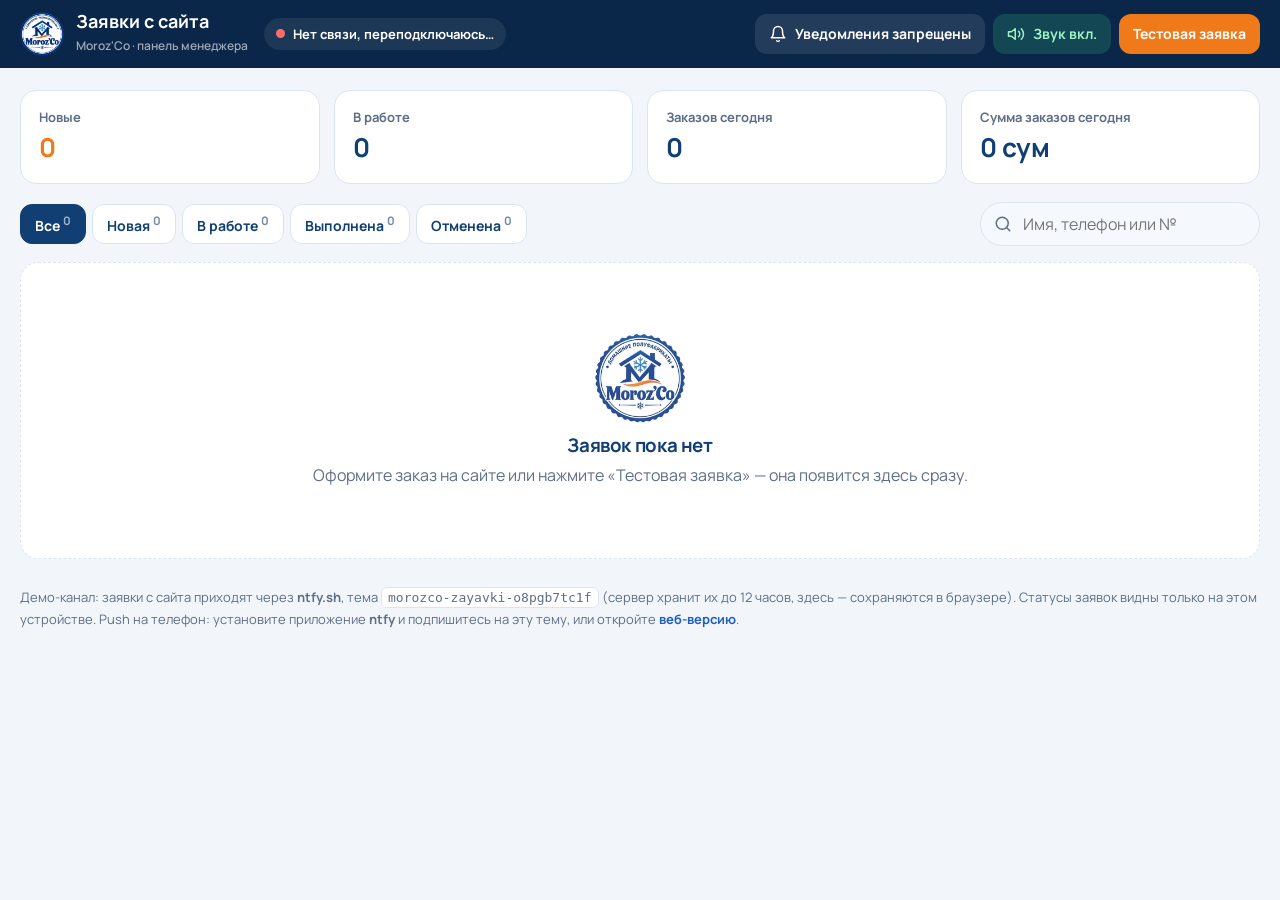
==== crm/index.html @ d7bb5ff2 "Демо сайта Moroz'Co: главная с баннером, каталог, о компании, контакты - Каталог из 14 позиций с фил" ====
<!doctype html>
<html lang="ru">
<head>
  <meta charset="utf-8">
  <meta name="viewport" content="width=device-width, initial-scale=1, viewport-fit=cover">
  <title>Заявки — Moroz'Co</title>
  <meta name="robots" content="noindex, nofollow">
  <meta name="theme-color" content="#0a2648">
  <link rel="icon" type="image/png" href="../assets/img/favicon.png">
  <link rel="stylesheet" href="../assets/css/style.css?v=4">
  <link rel="stylesheet" href="../assets/css/crm.css?v=4">
</head>
<body class="crm">
  <header class="crm-top">
    <div class="crm-wrap crm-top__row">
      <a class="crm-brand" href="../index.html" title="Открыть сайт">
        <img src="../assets/img/logo-160.webp" alt="" width="44" height="44">
        <span><b>Заявки с сайта</b><small>Moroz'Co · панель менеджера</small></span>
      </a>
      <span class="live" id="live"><i></i><span>Подключение…</span></span>
      <div class="crm-top__actions">
        <button class="crm-btn" type="button" id="btnNotify" title="Уведомления браузера"></button>
        <button class="crm-btn" type="button" id="btnSound" title="Звук новой заявки"></button>
        <button class="crm-btn crm-btn--accent" type="button" id="btnTest">Тестовая заявка</button>
      </div>
    </div>
  </header>

  <main class="crm-wrap">
    <section class="kpis" id="kpis"></section>

    <section class="crm-bar">
      <div class="tabs" id="tabs"></div>
      <label class="search crm-search">
        <svg viewBox="0 0 24 24" fill="none" stroke="currentColor" stroke-width="2" stroke-linecap="round" stroke-linejoin="round"><circle cx="11" cy="11" r="8"/><path d="m21 21-4.3-4.3"/></svg>
        <input class="input" id="q" type="search" placeholder="Имя, телефон или №" aria-label="Поиск заявок">
      </label>
    </section>

    <section class="leads" id="leads"></section>

    <footer class="crm-foot" id="crmFoot"></footer>
  </main>

  <div class="toasts" id="toasts"></div>

  <script src="../assets/js/config.js?v=4"></script>
  <script src="../assets/js/lead.js?v=4"></script>
  <script src="../assets/js/crm.js?v=4"></script>
</body>
</html>
---- assets/css/style.css ----
/* Moroz'Co — стили сайта */
@font-face { font-family: 'Manrope'; src: url('../fonts/manrope-cyr.woff2') format('woff2'); font-weight: 200 800; font-display: swap; unicode-range: U+0301, U+0400-045F, U+0490-0491, U+04B0-04B1, U+2116; }
@font-face { font-family: 'Manrope'; src: url('../fonts/manrope-lat.woff2') format('woff2'); font-weight: 200 800; font-display: swap; unicode-range: U+0000-00FF, U+0131, U+0152-0153, U+02BB-02BC, U+02C6, U+02DA, U+02DC, U+0304, U+0308, U+0329, U+2000-206F, U+20AC, U+2122, U+2191, U+2193, U+2212, U+2215, U+FEFF, U+FFFD; }

:root {
  --navy: #123f73;
  --navy-900: #0a2648;
  --navy-700: #1a4f8c;
  --blue: #1f5fbf;
  --sky: #4a90d9;
  --ice: #eaf2fb;
  --ice-2: #f5f9fe;
  --orange: #f07a1a;
  --orange-600: #d9650a;
  --text: #13253d;
  --muted: #5d6f86;
  --line: #dbe5f1;
  --white: #fff;
  --ok: #1f9d5a;
  --err: #d63a3a;

  --radius: 20px;
  --radius-sm: 12px;
  --shadow-sm: 0 2px 8px rgba(18, 63, 115, .08);
  --shadow-md: 0 10px 30px rgba(18, 63, 115, .12);
  --shadow-lg: 0 24px 60px rgba(10, 38, 72, .22);
  --header-h: 76px;
  --ease: cubic-bezier(.22, .61, .36, 1);
}

*, *::before, *::after { box-sizing: border-box; }
html { scroll-behavior: smooth; -webkit-text-size-adjust: 100%; }
body {
  margin: 0;
  font-family: 'Manrope', system-ui, -apple-system, 'Segoe UI', Roboto, Arial, sans-serif;
  font-size: 16px;
  line-height: 1.55;
  color: var(--text);
  background: var(--white);
  overflow-x: hidden;
}
body.no-scroll { overflow: hidden; }
img { max-width: 100%; height: auto; display: block; }
a { color: inherit; text-decoration: none; }
button { font: inherit; color: inherit; cursor: pointer; border: 0; background: none; padding: 0; }
input, textarea, select { font: inherit; color: inherit; }
h1, h2, h3, h4 { margin: 0; line-height: 1.15; letter-spacing: -.02em; }
p { margin: 0; }
:focus-visible { outline: 3px solid var(--sky); outline-offset: 2px; border-radius: 6px; }

.container { width: 100%; max-width: 1200px; margin: 0 auto; padding: 0 20px; }
.section { padding: 88px 0; }
.section--ice { background: var(--ice-2); }
.section__head { display: flex; align-items: end; justify-content: space-between; gap: 20px; margin-bottom: 36px; flex-wrap: wrap; }
.section__title { font-size: clamp(28px, 3.4vw, 40px); font-weight: 800; color: var(--navy); }
.section__sub { color: var(--muted); max-width: 560px; margin-top: 10px; }
.eyebrow {
  display: inline-flex; align-items: center; gap: 8px;
  font-size: 13px; font-weight: 700; letter-spacing: .08em; text-transform: uppercase; color: var(--blue);
  margin-bottom: 12px;
}
.eyebrow svg { width: 16px; height: 16px; }

/* ---------- кнопки ---------- */
.btn {
  display: inline-flex; align-items: center; justify-content: center; gap: 10px;
  height: 52px; padding: 0 26px; border-radius: 999px;
  font-weight: 700; font-size: 16px; white-space: nowrap;
  transition: transform .25s var(--ease), box-shadow .25s var(--ease), background-color .2s, color .2s;
}
.btn svg { width: 20px; height: 20px; flex: none; }
.btn:active { transform: scale(.97); }
.btn--primary { background: var(--orange); color: #fff; box-shadow: 0 8px 20px rgba(240, 122, 26, .32); }
.btn--primary:hover { background: var(--orange-600); transform: translateY(-2px); box-shadow: 0 12px 26px rgba(240, 122, 26, .38); }
.btn--navy { background: var(--navy); color: #fff; }
.btn--navy:hover { background: var(--navy-700); transform: translateY(-2px); }
.btn--ghost { border: 2px solid rgba(255, 255, 255, .5); color: #fff; }
.btn--ghost:hover { background: #fff; color: var(--navy); border-color: #fff; }
.btn--outline { border: 2px solid var(--line); color: var(--navy); background: #fff; }
.btn--outline:hover { border-color: var(--navy); }
.btn--sm { height: 42px; padding: 0 18px; font-size: 15px; }
.btn--block { width: 100%; }
.btn[disabled] { opacity: .55; pointer-events: none; }
.btn .spinner { width: 18px; height: 18px; border: 2.5px solid rgba(255, 255, 255, .4); border-top-color: #fff; border-radius: 50%; animation: spin .8s linear infinite; }

.link-arrow { display: inline-flex; align-items: center; gap: 8px; font-weight: 700; color: var(--blue); }
.link-arrow svg { width: 18px; height: 18px; transition: transform .25s var(--ease); }
.link-arrow:hover svg { transform: translateX(4px); }

/* ---------- шапка ---------- */
.site-header { position: sticky; top: 0; z-index: 50; min-height: var(--header-h); background: #fff; transition: box-shadow .3s; }
.site-header.is-scrolled { box-shadow: 0 6px 24px rgba(18, 63, 115, .1); }
.header { display: flex; align-items: center; gap: 28px; height: var(--header-h); }
.logo { display: flex; align-items: center; gap: 12px; flex: none; }
.logo img { width: 58px; height: 58px; transition: transform .5s var(--ease); }
.logo:hover img { transform: rotate(-12deg) scale(1.05); }
.logo__text b { display: block; font-size: 22px; font-weight: 800; color: var(--navy); letter-spacing: -.01em; line-height: 1.1; }
.logo__text span { display: block; font-size: 12px; color: var(--muted); font-weight: 600; }
.nav { display: flex; gap: 4px; margin-left: auto; }
.nav a { position: relative; padding: 10px 14px; font-weight: 600; color: var(--text); border-radius: 10px; transition: color .2s; }
.nav a::after {
  content: ''; position: absolute; left: 14px; right: 14px; bottom: 4px; height: 3px; border-radius: 3px;
  background: var(--orange); transform: scaleX(0); transform-origin: left; transition: transform .3s var(--ease);
}
.nav a:hover { color: var(--navy); }
.nav a:hover::after, .nav a.is-active::after { transform: scaleX(1); }
.nav a.is-active { color: var(--navy); }
.header__phone { display: flex; flex-direction: column; line-height: 1.2; font-weight: 800; color: var(--navy); }
.header__phone small { font-size: 12px; font-weight: 600; color: var(--muted); }
.cart-btn {
  position: relative; display: inline-flex; align-items: center; gap: 10px;
  height: 48px; padding: 0 18px 0 14px; border-radius: 999px; background: var(--navy); color: #fff; font-weight: 700;
  transition: background-color .2s, transform .25s var(--ease);
}
.cart-btn:hover { background: var(--navy-700); }
.cart-btn svg { width: 22px; height: 22px; }
.cart-btn__count {
  min-width: 22px; height: 22px; padding: 0 6px; border-radius: 11px; background: var(--orange); color: #fff;
  font-size: 12px; font-weight: 800; display: inline-flex; align-items: center; justify-content: center;
}
.cart-btn.bump { animation: bump .45s var(--ease); }
.burger { display: none; width: 46px; height: 46px; border-radius: 12px; background: var(--ice); position: relative; flex: none; }
.burger span { position: absolute; left: 12px; right: 12px; height: 2.5px; border-radius: 2px; background: var(--navy); transition: transform .3s var(--ease), opacity .2s; }
.burger span:nth-child(1) { top: 15px; } .burger span:nth-child(2) { top: 22px; } .burger span:nth-child(3) { top: 29px; }
.menu-open .burger span:nth-child(1) { transform: translateY(7px) rotate(45deg); }
.menu-open .burger span:nth-child(2) { opacity: 0; }
.menu-open .burger span:nth-child(3) { transform: translateY(-7px) rotate(-45deg); }

.mobile-menu {
  position: fixed; inset: var(--header-h) 0 0 0; z-index: 49; background: #fff;
  padding: 24px 20px 32px; display: flex; flex-direction: column; gap: 6px;
  transform: translateY(-12px); opacity: 0; visibility: hidden; transition: transform .35s var(--ease), opacity .3s, visibility .3s;
  overflow-y: auto;
}
.menu-open .mobile-menu { transform: none; opacity: 1; visibility: visible; }
.mobile-menu a.mm-link {
  display: flex; justify-content: space-between; align-items: center; padding: 16px 4px; font-size: 22px; font-weight: 800;
  color: var(--navy); border-bottom: 1px solid var(--line); opacity: 0; transform: translateX(-16px);
  transition: opacity .35s var(--ease), transform .35s var(--ease);
}
.mobile-menu a.mm-link.is-active { color: var(--orange); }
.menu-open .mobile-menu a.mm-link { opacity: 1; transform: none; }
.menu-open .mobile-menu a.mm-link:nth-child(2) { transition-delay: .05s; }
.menu-open .mobile-menu a.mm-link:nth-child(3) { transition-delay: .1s; }
.menu-open .mobile-menu a.mm-link:nth-child(4) { transition-delay: .15s; }
.mobile-menu__contacts { margin-top: 24px; display: grid; gap: 12px; }
.mobile-menu__contacts a { font-weight: 700; color: var(--navy); }

/* ---------- герой / баннер ---------- */
.hero {
  position: relative; overflow: hidden; color: #fff;
  background: radial-gradient(1200px 500px at 85% 20%, rgba(74, 144, 217, .35), transparent 60%), linear-gradient(135deg, var(--navy-900), var(--navy) 55%, var(--navy-700));
}
.hero::after { /* мягкая волна снизу */
  content: ''; position: absolute; left: 0; right: 0; bottom: -1px; height: 70px;
  background: #fff; clip-path: ellipse(70% 100% at 50% 100%);
}
.slider { position: relative; min-height: 600px; }
.slide {
  position: absolute; inset: 0; display: grid; grid-template-columns: 1.05fr 1fr; align-items: center; gap: 32px;
  padding: 48px 0 150px; opacity: 0; visibility: hidden; transition: opacity .7s var(--ease), visibility .7s;
}
.slide.is-active { opacity: 1; visibility: visible; position: relative; }
.slide__text > * { opacity: 0; transform: translateY(24px); transition: opacity .7s var(--ease), transform .7s var(--ease); }
.slide.is-active .slide__text > * { opacity: 1; transform: none; }
.slide.is-active .slide__text > :nth-child(2) { transition-delay: .08s; }
.slide.is-active .slide__text > :nth-child(3) { transition-delay: .16s; }
.slide.is-active .slide__text > :nth-child(4) { transition-delay: .24s; }
.slide.is-active .slide__text > :nth-child(5) { transition-delay: .32s; }
.chip-hero {
  display: inline-flex; align-items: center; gap: 8px; padding: 8px 14px; border-radius: 999px;
  background: rgba(255, 255, 255, .12); border: 1px solid rgba(255, 255, 255, .22); font-size: 14px; font-weight: 700;
}
.chip-hero svg { width: 16px; height: 16px; color: #9cc8f5; }
.slide h1, .slide h2 { font-size: clamp(32px, 4.4vw, 56px); font-weight: 800; margin: 20px 0 18px; }
.slide h1 em, .slide h2 em { font-style: normal; color: #ffb06b; }
.slide p { font-size: 18px; color: rgba(255, 255, 255, .82); max-width: 520px; }
.slide__btns { display: flex; gap: 14px; flex-wrap: wrap; margin-top: 32px; }
.slide__facts { display: flex; gap: 28px; margin-top: 36px; flex-wrap: wrap; }
.slide__facts div { font-size: 14px; color: rgba(255, 255, 255, .7); }
.slide__facts b { display: block; font-size: 24px; color: #fff; }
.slide__art { position: relative; display: grid; place-items: center; }
.slide__art::before { /* светлый круг под тарелкой */
  content: ''; position: absolute; width: min(500px, 92%); aspect-ratio: 1; border-radius: 50%;
  background: radial-gradient(circle, rgba(255, 255, 255, .22), rgba(255, 255, 255, .05) 62%, transparent 70%);
}
.slide__art { transform: translateX(40px) scale(.94); opacity: 0; transition: transform 1s var(--ease), opacity .8s var(--ease); }
.slide.is-active .slide__art { transform: none; opacity: 1; }
.slide__art img.float { position: relative; width: min(560px, 100%); }
.slide__art .float { animation: float 6s ease-in-out infinite; }
.slide__logo { position: absolute; right: 4%; top: 6%; width: 120px; height: 120px; transform: rotate(10deg); filter: drop-shadow(0 10px 20px rgba(0, 0, 0, .25)); }
.slide__tag {
  position: absolute; left: 4%; bottom: 14%; background: #fff; color: var(--navy); border-radius: 16px; padding: 12px 16px;
  box-shadow: var(--shadow-lg); font-weight: 800; display: flex; gap: 10px; align-items: center; font-size: 15px;
}
.slide__tag i { width: 36px; height: 36px; border-radius: 10px; background: var(--ice); display: grid; place-items: center; color: var(--blue); }
.slide__tag i svg { width: 20px; height: 20px; }
.slide__tag small { display: block; font-size: 12px; font-weight: 600; color: var(--muted); }
.slider__ui { position: absolute; left: 0; right: 0; bottom: 92px; z-index: 3; display: flex; align-items: center; gap: 16px; }
.slider__dots { display: flex; gap: 8px; }
.slider__dots button { width: 10px; height: 10px; border-radius: 5px; background: rgba(255, 255, 255, .35); transition: width .4s var(--ease), background-color .3s; }
.slider__dots button.is-active { width: 34px; background: var(--orange); }
.slider__arrows { display: flex; gap: 8px; margin-left: auto; }
.slider__arrows button {
  width: 48px; height: 48px; border-radius: 50%; border: 1.5px solid rgba(255, 255, 255, .35); color: #fff;
  display: grid; place-items: center; transition: background-color .2s, border-color .2s;
}
.slider__arrows button:hover { background: rgba(255, 255, 255, .14); border-color: #fff; }
.slider__arrows svg { width: 20px; height: 20px; }

/* падающий снег */
.snow { position: absolute; inset: 0; pointer-events: none; overflow: hidden; z-index: 1; }
.snow i {
  position: absolute; top: -20px; color: #fff; opacity: .5; font-style: normal; line-height: 1;
  animation: snow linear infinite;
}
.anim-off .snow i, .anim-off .float, .anim-off .spin-slow { animation-play-state: paused; }

/* ---------- преимущества ---------- */
.features { position: relative; z-index: 4; margin-top: -64px; }
.features__grid { display: grid; grid-template-columns: repeat(4, 1fr); gap: 18px; }
.feature {
  background: #fff; border-radius: var(--radius); padding: 24px; box-shadow: var(--shadow-md);
  transition: transform .35s var(--ease), box-shadow .35s var(--ease);
}
.feature:hover { transform: translateY(-6px); box-shadow: var(--shadow-lg); }
.feature__icon {
  width: 52px; height: 52px; border-radius: 14px; display: grid; place-items: center; margin-bottom: 14px;
  background: var(--ice); color: var(--blue); transition: background-color .3s, color .3s;
}
.feature:hover .feature__icon { background: var(--navy); color: #fff; }
.feature__icon svg { width: 26px; height: 26px; }
.feature h3 { font-size: 18px; color: var(--navy); margin-bottom: 6px; }
.feature p { color: var(--muted); font-size: 15px; }

/* ---------- карточки продукции ---------- */
.grid-products { display: grid; grid-template-columns: repeat(4, 1fr); gap: 22px; }
.card {
  position: relative; display: flex; flex-direction: column; background: #fff; border-radius: var(--radius);
  border: 1px solid var(--line); overflow: hidden; transition: transform .35s var(--ease), box-shadow .35s var(--ease), border-color .3s;
}
.card:hover { transform: translateY(-6px); box-shadow: var(--shadow-md); border-color: transparent; }
.card__media {
  position: relative; display: block; width: 100%; aspect-ratio: 4 / 3; overflow: hidden;
  background: radial-gradient(circle at 50% 35%, #fff, var(--ice) 75%);
}
.card__media img { width: 100%; height: 100%; object-fit: cover; transition: transform .6s var(--ease); }
.card:hover .card__media img { transform: scale(1.07) rotate(-1.5deg); }
.badge {
  position: absolute; top: 12px; left: 12px; z-index: 2; padding: 5px 11px; border-radius: 999px;
  font-size: 12px; font-weight: 800; letter-spacing: .02em; color: #fff; background: var(--orange);
}
.badge--new { background: var(--blue); }
.card__body { display: flex; flex-direction: column; flex: 1; padding: 16px 18px 18px; }
.card__meta { font-size: 13px; font-weight: 700; color: var(--sky); margin-bottom: 4px; }
.card__title { font-size: 18px; font-weight: 800; color: var(--navy); line-height: 1.25; }
.card__title button { text-align: left; }
.card__title button:hover { color: var(--blue); }
.card__desc { color: var(--muted); font-size: 14px; margin-top: 6px; }
.card__foot { display: flex; align-items: center; justify-content: space-between; gap: 10px; margin-top: auto; padding-top: 16px; }
.price { font-size: 20px; font-weight: 800; color: var(--text); white-space: nowrap; }
.price small { font-size: 14px; font-weight: 700; color: var(--muted); }
.buy { min-height: 42px; display: flex; }

.stepper {
  display: inline-flex; align-items: center; height: 42px; border-radius: 999px; background: var(--navy); color: #fff;
  animation: pop .3s var(--ease);
}
.stepper button { width: 40px; height: 42px; display: grid; place-items: center; font-size: 20px; font-weight: 700; border-radius: 50%; }
.stepper button:hover { color: #ffb06b; }
.stepper span { min-width: 26px; text-align: center; font-weight: 800; }
.stepper--light { background: var(--ice); color: var(--navy); }
.stepper--light button:hover { color: var(--orange); }

/* ---------- как заказать ---------- */
.steps { display: grid; grid-template-columns: repeat(3, 1fr); gap: 22px; counter-reset: step; }
.step { position: relative; padding: 30px 26px; border-radius: var(--radius); background: #fff; border: 1px solid var(--line); }
.step::before {
  counter-increment: step; content: '0' counter(step); position: absolute; right: 22px; top: 18px;
  font-size: 52px; font-weight: 800; color: var(--ice); line-height: 1;
}
.step__icon { width: 56px; height: 56px; border-radius: 16px; background: var(--navy); color: #fff; display: grid; place-items: center; margin-bottom: 18px; }
.step__icon svg { width: 28px; height: 28px; }
.step h3 { font-size: 19px; color: var(--navy); margin-bottom: 8px; }
.step p { color: var(--muted); }

/* ---------- о компании (блоки) ---------- */
.split { display: grid; grid-template-columns: 1fr 1fr; gap: 56px; align-items: center; }
.split__media { position: relative; border-radius: 28px; background: var(--ice); aspect-ratio: 1 / 1; display: grid; place-items: center; overflow: hidden; }
.split__media .big-logo { width: 62%; position: relative; z-index: 1; filter: drop-shadow(0 18px 30px rgba(18, 63, 115, .18)); }
.split__media .ring { position: absolute; width: 86%; aspect-ratio: 1; border-radius: 50%; border: 2px dashed rgba(31, 95, 191, .25); }
.spin-slow { animation: spin 40s linear infinite; }
.split__media .mini-card {
  position: absolute; z-index: 2; background: #fff; border-radius: 16px; padding: 12px 16px; box-shadow: var(--shadow-md);
  font-weight: 800; color: var(--navy); font-size: 15px; display: flex; align-items: center; gap: 10px;
}
.split__media .mini-card svg { width: 22px; height: 22px; color: var(--orange); }
.split__media .mini-card--1 { left: 6%; top: 12%; }
.split__media .mini-card--2 { right: 6%; bottom: 12%; }
.prose p { color: var(--muted); font-size: 17px; margin-top: 16px; }
.checklist { list-style: none; padding: 0; margin: 24px 0 0; display: grid; gap: 12px; }
.checklist li { display: flex; gap: 12px; align-items: flex-start; font-weight: 600; }
.checklist li svg { flex: none; width: 24px; height: 24px; color: var(--ok); }

.stats { display: grid; grid-template-columns: repeat(4, 1fr); gap: 18px; }
.stat { text-align: center; padding: 28px 16px; border-radius: var(--radius); background: #fff; border: 1px solid var(--line); }
.stat b { display: block; font-size: clamp(32px, 4vw, 46px); font-weight: 800; color: var(--navy); line-height: 1.1; }
.stat span { color: var(--muted); font-weight: 600; }

.process { display: grid; grid-template-columns: repeat(4, 1fr); gap: 18px; position: relative; }
.process__item { position: relative; padding: 26px 22px; border-radius: var(--radius); background: #fff; box-shadow: var(--shadow-sm); }
.process__num { display: inline-grid; place-items: center; width: 40px; height: 40px; border-radius: 50%; background: var(--orange); color: #fff; font-weight: 800; margin-bottom: 14px; }
.process__item h3 { font-size: 18px; color: var(--navy); margin-bottom: 6px; }
.process__item p { color: var(--muted); font-size: 15px; }

/* ---------- блок опта / CTA ---------- */
.cta {
  position: relative; overflow: hidden; border-radius: 32px; color: #fff; padding: 56px;
  background: radial-gradient(600px 300px at 90% 0%, rgba(74, 144, 217, .4), transparent 60%), linear-gradient(135deg, var(--navy-900), var(--navy));
  display: grid; grid-template-columns: 1.1fr 1fr; gap: 40px; align-items: center;
}
.cta--row { grid-template-columns: 1.4fr auto; }
.cta h2 { font-size: clamp(28px, 3.4vw, 40px); font-weight: 800; margin-bottom: 14px; }
.cta p { color: rgba(255, 255, 255, .8); font-size: 17px; }
.cta .checklist li { color: #fff; }
.cta .checklist li svg { color: #7fd1a3; }
.cta__form { position: relative; z-index: 2; background: #fff; color: var(--text); border-radius: 24px; padding: 28px; box-shadow: var(--shadow-lg); }
.cta__form h3 { font-size: 20px; color: var(--navy); margin-bottom: 16px; }

/* ---------- формы ---------- */
.field { display: grid; gap: 6px; margin-bottom: 14px; }
.field label { font-size: 14px; font-weight: 700; color: var(--navy); }
.input {
  width: 100%; height: 52px; padding: 0 16px; border-radius: 14px; border: 1.5px solid var(--line); background: var(--ice-2);
  transition: border-color .2s, background-color .2s, box-shadow .2s; font-size: 16px;
}
textarea.input { height: auto; min-height: 84px; padding: 14px 16px; resize: vertical; }
.input:focus { outline: none; border-color: var(--blue); background: #fff; box-shadow: 0 0 0 4px rgba(31, 95, 191, .12); }
.field.has-error .input { border-color: var(--err); background: #fff6f6; }
.field__err { font-size: 13px; color: var(--err); font-weight: 600; display: none; }
.field.has-error .field__err { display: block; animation: shake .35s; }
.form-note { font-size: 12.5px; color: var(--muted); margin-top: 10px; }
.form-error { display: none; margin-top: 12px; padding: 12px 14px; border-radius: 12px; background: #fff1f1; color: var(--err); font-size: 14px; font-weight: 600; }
.form-error.is-visible { display: block; }

.success { text-align: center; padding: 12px 0; }
.success__icon { width: 84px; height: 84px; margin: 0 auto 18px; border-radius: 50%; background: #e7f6ee; display: grid; place-items: center; }
.success__icon svg { width: 46px; height: 46px; color: var(--ok); }
.success__icon path { stroke-dasharray: 40; stroke-dashoffset: 40; animation: draw .6s .15s var(--ease) forwards; }
.success h3 { font-size: 22px; color: var(--navy); margin-bottom: 8px; }
.success p { color: var(--muted); }
.success .num { display: inline-block; margin-top: 10px; padding: 6px 12px; border-radius: 10px; background: var(--ice); font-weight: 800; color: var(--navy); }

/* ---------- страница: шапка раздела ---------- */
.page-hero {
  position: relative; overflow: hidden; color: #fff; padding: 56px 0 84px;
  background: radial-gradient(800px 300px at 90% 0%, rgba(74, 144, 217, .35), transparent 60%), linear-gradient(135deg, var(--navy-900), var(--navy));
}
.page-hero::after { content: ''; position: absolute; left: 0; right: 0; bottom: -1px; height: 44px; background: #fff; clip-path: ellipse(70% 100% at 50% 100%); }
.page-hero .container { position: relative; z-index: 2; }
.crumbs { display: flex; gap: 8px; font-size: 14px; color: rgba(255, 255, 255, .7); margin-bottom: 14px; }
.crumbs a:hover { color: #fff; }
.page-hero h1 { font-size: clamp(32px, 4.6vw, 52px); font-weight: 800; }
.page-hero p { margin-top: 12px; color: rgba(255, 255, 255, .8); font-size: 18px; max-width: 620px; }

/* ---------- каталог ---------- */
.toolbar {
  position: sticky; top: var(--header-h); z-index: 20; background: rgba(255, 255, 255, .97); padding: 14px 0;
  border-bottom: 1px solid transparent; transition: border-color .3s, box-shadow .3s;
}
.toolbar.is-stuck { border-color: var(--line); box-shadow: 0 8px 20px rgba(18, 63, 115, .06); }
.toolbar__row { display: flex; gap: 14px; align-items: center; }
.chips { display: flex; flex-wrap: wrap; gap: 8px; padding: 2px; flex: 1; }
.chips::-webkit-scrollbar { display: none; }
.chip {
  flex: none; height: 42px; padding: 0 18px; border-radius: 999px; border: 1.5px solid var(--line); background: #fff;
  font-weight: 700; font-size: 15px; color: var(--navy); transition: background-color .25s, color .25s, border-color .25s;
}
.chip:hover { border-color: var(--navy); }
.chip.is-active { background: var(--navy); border-color: var(--navy); color: #fff; }
.chip sup { font-size: 11px; opacity: .6; margin-left: 2px; }
.search { position: relative; flex: none; width: 260px; }
.search svg { position: absolute; left: 14px; top: 50%; width: 18px; height: 18px; transform: translateY(-50%); color: var(--muted); }
.search .input { height: 44px; padding-left: 42px; border-radius: 999px; }
.sort { height: 44px; border-radius: 999px; border: 1.5px solid var(--line); background: #fff; padding: 0 14px; font-weight: 600; color: var(--navy); }
.catalog-count { color: var(--muted); font-weight: 600; margin: 24px 0 18px; }
.empty { text-align: center; padding: 64px 20px; color: var(--muted); }
.empty svg { width: 64px; height: 64px; color: var(--line); margin: 0 auto 12px; }
.empty h3 { color: var(--navy); margin-bottom: 6px; }
.grid-products .card.is-enter { animation: cardIn .5s var(--ease) both; }

/* ---------- контакты ---------- */
.contacts-grid { display: grid; grid-template-columns: 1fr 1.1fr; gap: 28px; }
.contact-list { display: grid; gap: 14px; }
.contact-item {
  display: flex; gap: 16px; align-items: flex-start; padding: 20px; border-radius: var(--radius);
  background: #fff; border: 1px solid var(--line); transition: border-color .25s, transform .3s var(--ease);
}
.contact-item:hover { border-color: var(--sky); transform: translateX(4px); }
.contact-item i { flex: none; width: 48px; height: 48px; border-radius: 14px; background: var(--ice); color: var(--blue); display: grid; place-items: center; }
.contact-item i svg { width: 24px; height: 24px; }
.contact-item small { display: block; color: var(--muted); font-weight: 600; font-size: 13px; }
.contact-item b, .contact-item a { font-weight: 800; color: var(--navy); font-size: 17px; }
.contact-item a:hover { color: var(--blue); }
.socials { display: flex; gap: 10px; margin-top: 4px; }
.socials a {
  width: 46px; height: 46px; border-radius: 14px; display: grid; place-items: center; background: var(--navy); color: #fff;
  transition: transform .25s var(--ease), background-color .2s;
}
.socials a:hover { transform: translateY(-3px); background: var(--orange); }
.socials svg { width: 22px; height: 22px; }
.map { border-radius: var(--radius); overflow: hidden; background: var(--ice); min-height: 420px; position: relative; border: 1px solid var(--line); }
.map iframe { position: absolute; inset: 0; width: 100%; height: 100%; border: 0; }
.form-card { background: #fff; border: 1px solid var(--line); border-radius: 24px; padding: 30px; box-shadow: var(--shadow-sm); }
.form-card h2 { font-size: 26px; color: var(--navy); margin-bottom: 6px; }
.form-card > p { color: var(--muted); margin-bottom: 20px; }

/* ---------- подвал ---------- */
.site-footer { background: var(--navy-900); color: rgba(255, 255, 255, .75); padding: 64px 0 28px; margin-top: 40px; }
.footer { display: grid; grid-template-columns: 1.4fr 1fr 1fr 1.2fr; gap: 32px; }
.footer .logo__text b { color: #fff; }
.footer .logo__text span { color: rgba(255, 255, 255, .6); }
.footer p { margin-top: 16px; font-size: 15px; max-width: 300px; }
.footer h4 { color: #fff; font-size: 16px; margin-bottom: 14px; }
.footer ul { list-style: none; margin: 0; padding: 0; display: grid; gap: 10px; }
.footer a:hover { color: #fff; }
.footer__bottom { display: flex; justify-content: space-between; gap: 16px; flex-wrap: wrap; margin-top: 44px; padding-top: 22px; border-top: 1px solid rgba(255, 255, 255, .12); font-size: 14px; }
.footer .socials a { background: rgba(255, 255, 255, .1); }

/* ---------- корзина (выезжающая панель) ---------- */
.overlay { position: fixed; inset: 0; z-index: 80; background: rgba(10, 38, 72, .5); opacity: 0; visibility: hidden; transition: opacity .35s, visibility .35s; }
.overlay.is-open { opacity: 1; visibility: visible; }
.drawer {
  position: fixed; top: 0; right: 0; bottom: 0; z-index: 90; width: min(460px, 100%); background: #fff;
  display: flex; flex-direction: column; transform: translateX(105%); transition: transform .45s var(--ease); box-shadow: var(--shadow-lg);
}
.drawer.is-open { transform: none; }
.drawer__head { display: flex; align-items: center; justify-content: space-between; padding: 20px 22px; border-bottom: 1px solid var(--line); }
.drawer__head h2 { font-size: 22px; color: var(--navy); }
.drawer__head h2 span { color: var(--muted); font-size: 16px; font-weight: 700; }
.icon-btn { width: 42px; height: 42px; border-radius: 12px; display: grid; place-items: center; background: var(--ice); color: var(--navy); transition: background-color .2s, transform .3s var(--ease); }
.icon-btn:hover { background: var(--line); transform: rotate(90deg); }
.icon-btn svg { width: 20px; height: 20px; }
.drawer__body { flex: 1; overflow-y: auto; padding: 8px 22px 22px; overscroll-behavior: contain; }
.cart-line { display: grid; grid-template-columns: 76px 1fr auto; gap: 14px; align-items: center; padding: 14px 0; border-bottom: 1px solid var(--line); animation: fadeUp .35s var(--ease); }
.cart-line img { width: 76px; height: 57px; border-radius: 12px; background: var(--ice); object-fit: cover; }
.cart-line h4 { font-size: 15px; color: var(--navy); line-height: 1.3; }
.cart-line small { display: block; color: var(--muted); font-size: 13px; }
.cart-line .line-sum { font-weight: 800; margin-top: 4px; }
.cart-line__right { display: grid; justify-items: end; gap: 6px; }
.cart-line .stepper { height: 36px; }
.cart-line .stepper button { width: 34px; height: 36px; font-size: 18px; }
.remove { font-size: 13px; color: var(--muted); font-weight: 600; }
.remove:hover { color: var(--err); }
.summary { margin: 18px 0; padding: 16px; border-radius: 16px; background: var(--ice-2); display: grid; gap: 8px; }
.summary div { display: flex; justify-content: space-between; gap: 12px; }
.summary .total { font-size: 20px; font-weight: 800; color: var(--navy); padding-top: 8px; border-top: 1px dashed var(--line); }
.summary .note { font-size: 13px; color: var(--muted); display: block; }
.summary .note.warn { color: var(--orange-600); font-weight: 700; }
.cart-empty { text-align: center; padding: 56px 10px; }
.cart-empty .em { width: 120px; margin: 0 auto 10px; opacity: .9; }
.cart-empty h3 { color: var(--navy); margin-bottom: 6px; }
.cart-empty p { color: var(--muted); margin-bottom: 20px; }
.checkout-title { font-size: 18px; color: var(--navy); margin: 6px 0 12px; }

/* ---------- модальные окна ---------- */
.modal {
  position: fixed; inset: 0; z-index: 100; display: grid; place-items: center; padding: 20px;
  opacity: 0; visibility: hidden; transition: opacity .3s, visibility .3s;
}
.modal.is-open { opacity: 1; visibility: visible; }
.modal__backdrop { position: absolute; inset: 0; background: rgba(10, 38, 72, .55); }
.modal__box {
  position: relative; width: min(520px, 100%); max-height: calc(100vh - 40px); overflow-y: auto; background: #fff; border-radius: 26px;
  padding: 30px; transform: translateY(24px) scale(.97); transition: transform .4s var(--ease); box-shadow: var(--shadow-lg);
}
.modal.is-open .modal__box { transform: none; }
.modal__box--wide { width: min(880px, 100%); padding: 0; }
.modal__close { position: absolute; right: 16px; top: 16px; z-index: 2; }
.modal h2 { font-size: 24px; color: var(--navy); margin-bottom: 6px; padding-right: 40px; }
.modal__lead { color: var(--muted); margin-bottom: 20px; }
.pmodal { display: grid; grid-template-columns: 1fr 1fr; }
.pmodal__media { background: radial-gradient(circle at 50% 40%, #fff, var(--ice) 75%); display: grid; place-items: center; padding: 24px; position: relative; }
.pmodal__media .badge { top: 20px; left: 20px; }
.pmodal__body { padding: 34px 30px 30px; }
.pmodal__body h2 { font-size: 26px; }
.pmodal__weight { color: var(--sky); font-weight: 800; margin-bottom: 12px; }
.pmodal__desc { color: var(--muted); margin-bottom: 16px; }
.pmodal dl { margin: 0 0 20px; display: grid; gap: 10px; }
.pmodal dt { font-size: 13px; font-weight: 800; color: var(--navy); text-transform: uppercase; letter-spacing: .04em; }
.pmodal dd { margin: 2px 0 0; color: var(--muted); font-size: 15px; }
.pmodal__buy { display: flex; align-items: center; justify-content: space-between; gap: 16px; padding-top: 18px; border-top: 1px solid var(--line); }
.pmodal__buy .price { font-size: 26px; }

/* ---------- тосты и мобильная панель корзины ---------- */
.toasts { position: fixed; left: 50%; bottom: 24px; z-index: 120; transform: translateX(-50%); display: grid; gap: 8px; justify-items: center; pointer-events: none; }
.toast {
  display: flex; align-items: center; gap: 10px; padding: 12px 18px; border-radius: 14px; background: var(--navy-900); color: #fff;
  font-weight: 700; font-size: 15px; box-shadow: var(--shadow-lg); animation: toastIn .4s var(--ease);
}
.toast svg { width: 20px; height: 20px; color: #7fd1a3; }
.toast.is-out { animation: toastOut .3s var(--ease) forwards; }
.cart-bar {
  display: none; position: fixed; left: 12px; right: 12px; bottom: 12px; z-index: 40; height: 60px; border-radius: 18px;
  background: var(--navy); color: #fff; align-items: center; justify-content: space-between; padding: 0 8px 0 18px;
  box-shadow: var(--shadow-lg); transform: translateY(140%); transition: transform .45s var(--ease);
}
.cart-bar.is-visible { transform: none; }
.cart-bar b { display: block; font-size: 16px; }
.cart-bar small { opacity: .75; font-size: 13px; }
.cart-bar span.go { display: inline-flex; align-items: center; gap: 6px; height: 44px; padding: 0 16px; border-radius: 13px; background: var(--orange); font-weight: 800; }
.cart-bar svg { width: 18px; height: 18px; }

/* ---------- появление при прокрутке ---------- */
.reveal { opacity: 0; transform: translateY(28px); transition: opacity .8s var(--ease), transform .8s var(--ease); }
.reveal.is-in { opacity: 1; transform: none; }
.reveal-d1 { transition-delay: .08s; } .reveal-d2 { transition-delay: .16s; } .reveal-d3 { transition-delay: .24s; }

/* ---------- ключевые кадры ---------- */
@keyframes spin { to { transform: rotate(360deg); } }
@keyframes float { 0%, 100% { transform: translateY(0); } 50% { transform: translateY(-14px); } }
@keyframes snow { from { transform: translate3d(0, -20px, 0) rotate(0); } to { transform: translate3d(var(--drift, 30px), 900px, 0) rotate(240deg); } }
@keyframes bump { 0% { transform: scale(1); } 35% { transform: scale(1.14); } 70% { transform: scale(.96); } 100% { transform: scale(1); } }
@keyframes pop { from { transform: scale(.8); opacity: 0; } to { transform: none; opacity: 1; } }
@keyframes fadeUp { from { opacity: 0; transform: translateY(10px); } to { opacity: 1; transform: none; } }
@keyframes cardIn { from { opacity: 0; transform: translateY(18px) scale(.98); } to { opacity: 1; transform: none; } }
@keyframes toastIn { from { opacity: 0; transform: translateY(16px) scale(.96); } to { opacity: 1; transform: none; } }
@keyframes toastOut { to { opacity: 0; transform: translateY(10px); } }
@keyframes shake { 0%, 100% { transform: none; } 25% { transform: translateX(-4px); } 75% { transform: translateX(4px); } }
@keyframes draw { to { stroke-dashoffset: 0; } }

/* ---------- адаптив ---------- */
@media (max-width: 1100px) {
  .header__phone { display: none; }
  .grid-products { grid-template-columns: repeat(3, 1fr); }
  .features__grid, .stats, .process { grid-template-columns: repeat(2, 1fr); }
  .footer { grid-template-columns: 1fr 1fr; }
}
@media (max-width: 900px) {
  :root { --header-h: 68px; }
  .nav, .header .cart-btn__label { display: none; }
  .burger { display: block; }
  .header { gap: 12px; }
  .header .cart-btn { margin-left: auto; padding: 0 14px; }
  .logo img { width: 50px; height: 50px; }
  .slider { min-height: 0; }
  .slide { grid-template-columns: 1fr; padding: 32px 0 130px; text-align: center; gap: 8px; }
  .slide p { margin: 0 auto; }
  .slide__btns, .slide__facts { justify-content: center; }
  .slide__art { order: -1; }
  .slide__art img.float { width: min(340px, 82%); }
  .slide__art::before { width: min(320px, 80%); }
  .slide__logo { width: 80px; height: 80px; right: 2%; }
  .slide__tag { display: none; }
  .slider__ui { justify-content: center; bottom: 84px; }
  .slider__arrows { display: none; }
  .split, .cta, .contacts-grid { grid-template-columns: 1fr; }
  .split__media { max-width: 520px; width: 100%; margin: 0 auto; }
  .cta, .cta--row { padding: 36px 24px; grid-template-columns: 1fr; }
  .steps { grid-template-columns: 1fr; }
  .pmodal { grid-template-columns: 1fr; }
  .pmodal__media { padding: 12px; }
  .pmodal__media img { max-width: 360px; }
  .toolbar__row { flex-wrap: wrap; }
  .search { width: auto; flex: 1; }
  .chips { flex-basis: 100%; order: 3; flex-wrap: nowrap; overflow-x: auto; scrollbar-width: none; }
}
@media (max-width: 640px) {
  .container { padding: 0 16px; }
  .section { padding: 60px 0; }
  .logo__text span { display: none; }
  .logo__text b { font-size: 19px; }
  .slide { padding-top: 12px; }
  .slide__logo { width: 64px; height: 64px; top: 0; }
  .slide h1, .slide h2 { margin: 12px 0 10px; }
  .slide p { font-size: 16px; }
  .slide__btns .btn { flex: 1 1 100%; }
  .slide__facts { gap: 18px; }
  .slide__facts b { font-size: 20px; }
  .features { margin-top: -56px; }
  .features__grid { grid-template-columns: 1fr 1fr; gap: 12px; }
  .feature { padding: 16px; }
  .feature__icon { width: 44px; height: 44px; margin-bottom: 10px; }
  .feature h3 { font-size: 15px; }
  .feature p { font-size: 13px; }
  .grid-products { grid-template-columns: 1fr 1fr; gap: 12px; }
  .card__body { padding: 12px; }
  .card__title { font-size: 15px; }
  .card__meta { font-size: 12px; }
  .card__desc { display: none; }
  .card__foot { flex-direction: column; align-items: stretch; gap: 10px; padding-top: 10px; }
  .price { font-size: 17px; }
  .buy, .buy .btn, .buy .stepper { width: 100%; }
  .buy .stepper { justify-content: space-between; }
  .badge { top: 8px; left: 8px; font-size: 11px; padding: 4px 9px; }
  .stats, .process { grid-template-columns: 1fr 1fr; gap: 12px; }
  .stat { padding: 20px 10px; }
  .footer { grid-template-columns: 1fr; }
  .cart-bar { display: flex; }
  body.has-cart-bar { padding-bottom: 84px; }
  .toasts { bottom: 86px; }
  .drawer { width: 100%; }
  .modal { padding: 0; align-items: end; }
  .modal__box { border-radius: 26px 26px 0 0; max-height: 92vh; padding: 26px 20px 24px; transform: translateY(100%); }
  .modal__box--wide { padding: 0; }
  .pmodal__body { padding: 22px 20px 24px; }
  .search { min-width: 0; }
  .sort { flex: 0 1 46%; min-width: 0; padding: 0 10px; }
  .form-card { padding: 22px 18px; }
  .map { min-height: 320px; }
}

@media (prefers-reduced-motion: reduce) {
  *, *::before, *::after { animation-duration: .01ms !important; animation-iteration-count: 1 !important; transition-duration: .01ms !important; scroll-behavior: auto !important; }
  .reveal { opacity: 1; transform: none; }
}
---- assets/css/crm.css ----
/* Панель заявок Moroz'Co (/crm/) — поверх общих стилей сайта */
body.crm { background: #f2f6fb; }
.crm-wrap { width: 100%; max-width: 1280px; margin: 0 auto; padding: 0 20px; }

.crm-top { position: sticky; top: 0; z-index: 30; background: var(--navy-900); color: #fff; }
.crm-top__row { display: flex; align-items: center; gap: 16px; min-height: 68px; flex-wrap: wrap; padding-top: 8px; padding-bottom: 8px; }
.crm-brand { display: flex; align-items: center; gap: 12px; }
.crm-brand img { width: 44px; height: 44px; }
.crm-brand b { display: block; font-size: 18px; line-height: 1.2; }
.crm-brand small { color: rgba(255, 255, 255, .6); font-size: 12px; font-weight: 600; }
.live { display: inline-flex; align-items: center; gap: 8px; padding: 6px 12px; border-radius: 999px; background: rgba(255, 255, 255, .08); font-size: 13px; font-weight: 700; }
.live i { width: 9px; height: 9px; border-radius: 50%; background: #f5b642; }
.live.is-on i { background: #3ddc84; box-shadow: 0 0 0 0 rgba(61, 220, 132, .6); animation: pulse 2s infinite; }
.live.is-off i { background: #ff6b6b; }
.crm-top__actions { display: flex; gap: 8px; margin-left: auto; flex-wrap: wrap; }
.crm-btn {
  height: 40px; padding: 0 14px; border-radius: 12px; background: rgba(255, 255, 255, .1); color: #fff; font-weight: 700; font-size: 14px;
  display: inline-flex; align-items: center; gap: 8px; transition: background-color .2s;
}
.crm-btn:hover { background: rgba(255, 255, 255, .18); }
.crm-btn svg { width: 18px; height: 18px; }
.crm-btn--accent { background: var(--orange); }
.crm-btn--accent:hover { background: var(--orange-600); }
.crm-btn.is-on { background: rgba(61, 220, 132, .18); color: #9ff0c4; }

.kpis { display: grid; grid-template-columns: repeat(4, 1fr); gap: 14px; margin: 22px 0 18px; }
.kpi { background: #fff; border-radius: 16px; padding: 16px 18px; border: 1px solid var(--line); }
.kpi small { display: block; color: var(--muted); font-weight: 700; font-size: 13px; }
.kpi b { font-size: 26px; color: var(--navy); }
.kpi--new b { color: var(--orange); }

.crm-bar { display: flex; gap: 12px; align-items: center; margin-bottom: 16px; flex-wrap: wrap; }
.tabs { display: flex; gap: 6px; overflow-x: auto; scrollbar-width: none; flex: 1; }
.tabs::-webkit-scrollbar { display: none; }
.tab { flex: none; height: 40px; padding: 0 14px; border-radius: 12px; font-weight: 700; font-size: 14px; color: var(--navy); background: #fff; border: 1px solid var(--line); }
.tab.is-active { background: var(--navy); color: #fff; border-color: var(--navy); }
.tab sup { opacity: .6; margin-left: 3px; }
.crm-search { width: 280px; }

.leads { display: grid; grid-template-columns: repeat(2, 1fr); gap: 14px; }
.lead {
  background: #fff; border-radius: 18px; border: 1px solid var(--line); padding: 18px; display: flex; flex-direction: column; gap: 12px;
  border-left: 5px solid var(--line); transition: box-shadow .3s, border-color .3s;
}
.lead:hover { box-shadow: var(--shadow-md); }
.lead[data-status="new"] { border-left-color: var(--orange); }
.lead[data-status="work"] { border-left-color: var(--blue); }
.lead[data-status="done"] { border-left-color: var(--ok); }
.lead[data-status="cancel"] { border-left-color: #a8b4c4; opacity: .75; }
.lead.is-fresh { animation: leadIn .7s var(--ease); }
.lead__top { display: flex; justify-content: space-between; gap: 10px; font-size: 13px; color: var(--muted); font-weight: 600; flex-wrap: wrap; }
.type { padding: 3px 10px; border-radius: 999px; background: var(--ice); color: var(--blue); font-weight: 800; font-size: 12px; }
.type--order { background: #fff1e5; color: var(--orange-600); }
.lead__main { display: flex; justify-content: space-between; align-items: flex-start; gap: 12px; }
.lead__name { font-size: 20px; font-weight: 800; color: var(--navy); }
.lead__company { color: var(--muted); font-weight: 600; font-size: 14px; }
.lead__sum { font-size: 20px; font-weight: 800; white-space: nowrap; }
.lead__phone { display: flex; align-items: center; gap: 8px; flex-wrap: wrap; }
.lead__phone a.tel { font-weight: 800; font-size: 17px; color: var(--blue); }
.mini { height: 32px; padding: 0 12px; border-radius: 10px; background: var(--ice); color: var(--navy); font-weight: 700; font-size: 13px; display: inline-flex; align-items: center; gap: 6px; }
.mini:hover { background: var(--line); }
.mini svg { width: 15px; height: 15px; }
.mini--call { background: var(--ok); color: #fff; }
.mini--call:hover { background: #17834a; }
.lead__items { margin: 0; padding: 12px 14px; list-style: none; background: var(--ice-2); border-radius: 12px; display: grid; gap: 4px; font-size: 14px; }
.lead__comment { font-size: 14px; padding: 10px 14px; border-radius: 12px; background: #fffbea; color: #6b5a12; }
.status { display: grid; grid-template-columns: repeat(4, 1fr); gap: 6px; }
.status button { height: 36px; border-radius: 10px; border: 1px solid var(--line); font-weight: 700; font-size: 13px; color: var(--muted); background: #fff; transition: background-color .2s, color .2s; }
.status button:hover { border-color: var(--navy); color: var(--navy); }
.status button.is-active[data-s="new"] { background: var(--orange); border-color: var(--orange); color: #fff; }
.status button.is-active[data-s="work"] { background: var(--blue); border-color: var(--blue); color: #fff; }
.status button.is-active[data-s="done"] { background: var(--ok); border-color: var(--ok); color: #fff; }
.status button.is-active[data-s="cancel"] { background: #8796aa; border-color: #8796aa; color: #fff; }
.crm-empty { grid-column: 1 / -1; text-align: center; padding: 70px 20px; color: var(--muted); background: #fff; border-radius: 18px; border: 1px dashed var(--line); }
.crm-empty img { width: 90px; margin: 0 auto 12px; opacity: .85; }
.crm-empty h3 { color: var(--navy); margin-bottom: 6px; }
.crm-foot { margin: 28px 0 40px; font-size: 13px; color: var(--muted); line-height: 1.6; }
.crm-foot code { background: #fff; padding: 2px 6px; border-radius: 6px; border: 1px solid var(--line); }
.crm-foot a { color: var(--blue); font-weight: 700; }

@keyframes pulse { 0% { box-shadow: 0 0 0 0 rgba(61, 220, 132, .6); } 70% { box-shadow: 0 0 0 8px rgba(61, 220, 132, 0); } 100% { box-shadow: 0 0 0 0 rgba(61, 220, 132, 0); } }
@keyframes leadIn { 0% { opacity: 0; transform: translateY(-12px); background: #fff4e8; } 60% { background: #fff4e8; } 100% { opacity: 1; transform: none; background: #fff; } }

@media (max-width: 900px) {
  .leads { grid-template-columns: 1fr; }
  .kpis { grid-template-columns: 1fr 1fr; }
  .crm-search { width: 100%; }
}
@media (max-width: 640px) {
  .crm-wrap { padding: 0 12px; }
  .crm-top__actions { margin-left: 0; width: 100%; }
  .crm-top__actions .crm-btn { flex: 1; justify-content: center; white-space: nowrap; padding: 0 10px; }
  .crm-top__actions .crm-btn--accent { flex: 2; }
  .tabs { flex-basis: 100%; }
  .kpis { gap: 10px; margin: 14px 0; }
  .kpi { padding: 12px 14px; }
  .kpi b { font-size: 20px; }
  .crm-btn .lbl { display: none; }
  .live { margin-left: auto; }
  .lead { padding: 14px; }
  .status { grid-template-columns: 1fr 1fr; }
}
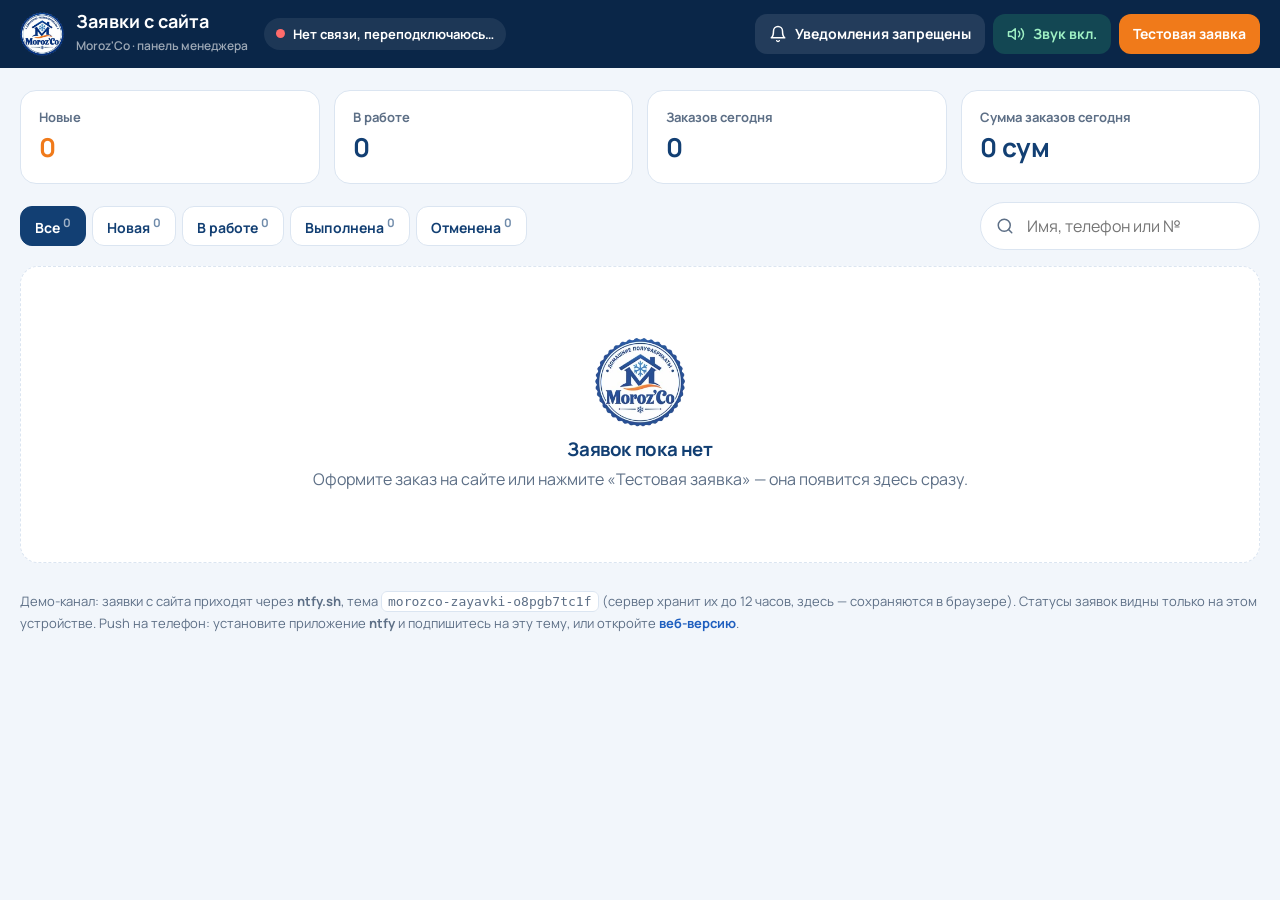
==== commit 02ee01e1: "Каталог: фильтр с выбором нескольких категорий, свой выпадающий список, мобильный адаптив - Фильтр с" ====
--- a/crm/index.html
+++ b/crm/index.html
@@ -7,8 +7,8 @@
   <meta name="robots" content="noindex, nofollow">
   <meta name="theme-color" content="#0a2648">
   <link rel="icon" type="image/png" href="../assets/img/favicon.png">
-  <link rel="stylesheet" href="../assets/css/style.css?v=4">
-  <link rel="stylesheet" href="../assets/css/crm.css?v=4">
+  <link rel="stylesheet" href="../assets/css/style.css?v=6">
+  <link rel="stylesheet" href="../assets/css/crm.css?v=6">
 </head>
 <body class="crm">
   <header class="crm-top">
@@ -44,8 +44,8 @@
 
   <div class="toasts" id="toasts"></div>
 
-  <script src="../assets/js/config.js?v=4"></script>
-  <script src="../assets/js/lead.js?v=4"></script>
-  <script src="../assets/js/crm.js?v=4"></script>
+  <script src="../assets/js/config.js?v=6"></script>
+  <script src="../assets/js/lead.js?v=6"></script>
+  <script src="../assets/js/crm.js?v=6"></script>
 </body>
 </html>
--- a/assets/css/style.css
+++ b/assets/css/style.css
@@ -38,6 +38,7 @@
   color: var(--text);
   background: var(--white);
   overflow-x: hidden;
+  -webkit-tap-highlight-color: transparent;
 }
 body.no-scroll { overflow: hidden; }
 img { max-width: 100%; height: auto; display: block; }
@@ -364,26 +365,102 @@
 .page-hero p { margin-top: 12px; color: rgba(255, 255, 255, .8); font-size: 18px; max-width: 620px; }
 
 /* ---------- каталог ---------- */
-.toolbar {
-  position: sticky; top: var(--header-h); z-index: 20; background: rgba(255, 255, 255, .97); padding: 14px 0;
-  border-bottom: 1px solid transparent; transition: border-color .3s, box-shadow .3s;
-}
-.toolbar.is-stuck { border-color: var(--line); box-shadow: 0 8px 20px rgba(18, 63, 115, .06); }
-.toolbar__row { display: flex; gap: 14px; align-items: center; }
-.chips { display: flex; flex-wrap: wrap; gap: 8px; padding: 2px; flex: 1; }
-.chips::-webkit-scrollbar { display: none; }
-.chip {
-  flex: none; height: 42px; padding: 0 18px; border-radius: 999px; border: 1.5px solid var(--line); background: #fff;
-  font-weight: 700; font-size: 15px; color: var(--navy); transition: background-color .25s, color .25s, border-color .25s;
-}
-.chip:hover { border-color: var(--navy); }
-.chip.is-active { background: var(--navy); border-color: var(--navy); color: #fff; }
-.chip sup { font-size: 11px; opacity: .6; margin-left: 2px; }
-.search { position: relative; flex: none; width: 260px; }
-.search svg { position: absolute; left: 14px; top: 50%; width: 18px; height: 18px; transform: translateY(-50%); color: var(--muted); }
-.search .input { height: 44px; padding-left: 42px; border-radius: 999px; }
-.sort { height: 44px; border-radius: 999px; border: 1.5px solid var(--line); background: #fff; padding: 0 14px; font-weight: 600; color: var(--navy); }
-.catalog-count { color: var(--muted); font-weight: 600; margin: 24px 0 18px; }
+.catalog { display: grid; grid-template-columns: 272px minmax(0, 1fr); gap: 28px; align-items: start; padding-top: 32px; padding-bottom: 72px; }
+.catalog__main { display: grid; grid-template-columns: minmax(0, 1fr) auto; gap: 12px; align-items: center; }
+.catalog__main > .active-filters, .catalog__main > .catalog-count, .catalog__main > .grid-products { grid-column: 1 / -1; }
+.catalog__bar { display: flex; gap: 10px; align-items: center; }
+.catalog__bar .dd { min-width: 214px; }
+.grid-products--catalog { grid-template-columns: repeat(3, 1fr); }
+.search { position: relative; display: block; }
+.search svg { position: absolute; left: 16px; top: 50%; width: 18px; height: 18px; transform: translateY(-50%); color: var(--muted); pointer-events: none; }
+.search .input { height: 48px; padding-left: 46px; border-radius: 999px; background: #fff; }
+.search .input::-webkit-search-cancel-button { cursor: pointer; }
+.catalog-count { color: var(--muted); font-weight: 600; font-size: 15px; margin: 2px 0 4px; }
+
+/* фильтры */
+.filters { position: sticky; top: calc(var(--header-h) + 20px); display: grid; gap: 16px; }
+.filters__panel { background: #fff; border: 1px solid var(--line); border-radius: var(--radius); padding: 20px; }
+.filters__grip, .filters .filters__close, .filters__foot { display: none; }
+.filters__head { display: flex; align-items: center; justify-content: space-between; gap: 10px; margin-bottom: 8px; }
+.filters__head h2 { font-size: 20px; color: var(--navy); }
+.filters__reset { font-size: 14px; font-weight: 700; color: var(--orange-600); padding: 6px 4px; }
+.filters__reset:hover { color: var(--orange); }
+.filters__group { border: 0; margin: 0; padding: 14px 0 0; min-width: 0; }
+.filters__group + .filters__group { margin-top: 10px; border-top: 1px solid var(--line); }
+.filters__group legend { float: left; width: 100%; padding: 0; margin-bottom: 8px; font-size: 13px; font-weight: 800; letter-spacing: .06em; text-transform: uppercase; color: var(--muted); }
+.check {
+  display: flex; align-items: center; gap: 12px; padding: 9px 10px; margin: 0 -10px; border-radius: 12px; cursor: pointer;
+  transition: background-color .2s; user-select: none; -webkit-user-select: none;
+}
+.check:hover { background: var(--ice-2); }
+.check input { position: absolute; opacity: 0; width: 1px; height: 1px; pointer-events: none; }
+.check__box {
+  flex: none; width: 22px; height: 22px; border-radius: 7px; border: 2px solid #c3d2e4; background: #fff; display: grid; place-items: center;
+  transition: background-color .2s, border-color .2s, transform .2s var(--ease);
+}
+.check__box svg { width: 14px; height: 14px; color: #fff; stroke-width: 3.2; stroke-dasharray: 24; stroke-dashoffset: 24; transition: stroke-dashoffset .3s var(--ease); }
+.check input:checked + .check__box { background: var(--navy); border-color: var(--navy); }
+.check input:checked + .check__box svg { stroke-dashoffset: 0; }
+.check:active .check__box { transform: scale(.9); }
+.check input:focus-visible + .check__box { outline: 3px solid var(--sky); outline-offset: 2px; }
+.check__label { flex: 1; font-weight: 600; font-size: 15px; line-height: 1.3; }
+.check input:checked ~ .check__label { color: var(--navy); font-weight: 800; }
+.check__count { font-size: 12px; font-weight: 800; color: var(--muted); background: var(--ice); padding: 2px 8px; border-radius: 999px; }
+.filters__help { background: var(--ice); border-radius: var(--radius); padding: 20px; }
+.filters__help b { color: var(--navy); display: block; margin-bottom: 6px; }
+.filters__help p { color: var(--muted); font-size: 14px; margin-bottom: 14px; }
+.filters-overlay { display: none; }
+
+.filter-btn {
+  display: none; align-items: center; justify-content: center; gap: 8px; height: 48px; padding: 0 16px; border-radius: 999px;
+  background: var(--navy); color: #fff; font-weight: 700; font-size: 15px;
+}
+.filter-btn svg { width: 18px; height: 18px; }
+.filter-btn__count { min-width: 22px; height: 22px; padding: 0 6px; border-radius: 11px; background: var(--orange); font-size: 12px; font-weight: 800; display: inline-grid; place-items: center; animation: pop .25s var(--ease); }
+.filter-btn__count[hidden] { display: none; }
+
+.active-filters { display: flex; flex-wrap: wrap; gap: 8px; }
+.active-filters:empty { display: none; }
+.af {
+  display: inline-flex; align-items: center; gap: 6px; height: 36px; padding: 0 10px 0 14px; border-radius: 999px;
+  background: var(--ice); color: var(--navy); font-weight: 700; font-size: 14px; flex: none; animation: pop .25s var(--ease);
+  transition: background-color .2s;
+}
+.af svg { width: 15px; height: 15px; opacity: .7; }
+.af:hover { background: var(--line); }
+.af--reset { background: none; color: var(--orange-600); padding: 0 8px; }
+.af--reset:hover { background: #fff1e5; }
+
+/* выпадающий список */
+.dd { position: relative; }
+.dd__btn {
+  display: inline-flex; align-items: center; gap: 10px; height: 48px; padding: 0 14px 0 16px; border-radius: 999px; width: 100%;
+  border: 1.5px solid var(--line); background: #fff; color: var(--navy); font-weight: 700; font-size: 15px; white-space: nowrap;
+  transition: border-color .2s, box-shadow .2s;
+}
+.dd__btn:hover { border-color: #b5c7de; }
+.dd.is-open .dd__btn { border-color: var(--blue); box-shadow: 0 0 0 4px rgba(31, 95, 191, .12); }
+.dd__icon { width: 18px; height: 18px; color: var(--sky); flex: none; }
+.dd__value { flex: 1; text-align: left; overflow: hidden; text-overflow: ellipsis; }
+.dd__short { display: none; }
+.dd__chev { width: 18px; height: 18px; flex: none; color: var(--muted); transition: transform .3s var(--ease); }
+.dd.is-open .dd__chev { transform: rotate(180deg); }
+.dd__list {
+  position: absolute; right: 0; top: calc(100% + 8px); z-index: 30; min-width: 100%; width: max-content; max-width: 280px;
+  margin: 0; padding: 6px; list-style: none; background: #fff; border-radius: 16px; border: 1px solid var(--line); box-shadow: var(--shadow-lg);
+  opacity: 0; visibility: hidden; transform: translateY(-6px) scale(.98); transform-origin: top right;
+  transition: opacity .2s, transform .25s var(--ease), visibility .2s; outline: none;
+}
+.dd--up .dd__list { top: auto; bottom: calc(100% + 8px); transform-origin: bottom right; transform: translateY(6px) scale(.98); }
+.dd.is-open .dd__list { opacity: 1; visibility: visible; transform: none; }
+.dd__opt {
+  display: flex; align-items: center; justify-content: space-between; gap: 16px; padding: 11px 12px; border-radius: 11px;
+  font-weight: 600; font-size: 15px; color: var(--text); cursor: pointer; transition: background-color .15s, color .15s;
+}
+.dd__opt.is-active { background: var(--ice); color: var(--navy); }
+.dd__opt[aria-selected="true"] { color: var(--navy); font-weight: 800; }
+.dd__check { width: 18px; height: 18px; color: var(--orange); opacity: 0; transform: scale(.6); transition: opacity .2s, transform .25s var(--ease); }
+.dd__opt[aria-selected="true"] .dd__check { opacity: 1; transform: none; }
 .empty { text-align: center; padding: 64px 20px; color: var(--muted); }
 .empty svg { width: 64px; height: 64px; color: var(--line); margin: 0 auto 12px; }
 .empty h3 { color: var(--navy); margin-bottom: 6px; }
@@ -503,9 +580,9 @@
 .cart-bar {
   display: none; position: fixed; left: 12px; right: 12px; bottom: 12px; z-index: 40; height: 60px; border-radius: 18px;
   background: var(--navy); color: #fff; align-items: center; justify-content: space-between; padding: 0 8px 0 18px;
-  box-shadow: var(--shadow-lg); transform: translateY(140%); transition: transform .45s var(--ease);
-}
-.cart-bar.is-visible { transform: none; }
+  box-shadow: var(--shadow-lg); transform: translateY(140%); visibility: hidden; transition: transform .45s var(--ease), visibility .45s;
+}
+.cart-bar.is-visible { transform: none; visibility: visible; }
 .cart-bar b { display: block; font-size: 16px; }
 .cart-bar small { opacity: .75; font-size: 13px; }
 .cart-bar span.go { display: inline-flex; align-items: center; gap: 6px; height: 44px; padding: 0 16px; border-radius: 13px; background: var(--orange); font-weight: 800; }
@@ -535,6 +612,9 @@
   .grid-products { grid-template-columns: repeat(3, 1fr); }
   .features__grid, .stats, .process { grid-template-columns: repeat(2, 1fr); }
   .footer { grid-template-columns: 1fr 1fr; }
+}
+@media (max-width: 1020px) {
+  .grid-products--catalog { grid-template-columns: repeat(2, 1fr); }
 }
 @media (max-width: 900px) {
   :root { --header-h: 68px; }
@@ -561,9 +641,44 @@
   .pmodal { grid-template-columns: 1fr; }
   .pmodal__media { padding: 12px; }
   .pmodal__media img { max-width: 360px; }
-  .toolbar__row { flex-wrap: wrap; }
-  .search { width: auto; flex: 1; }
-  .chips { flex-basis: 100%; order: 3; flex-wrap: nowrap; overflow-x: auto; scrollbar-width: none; }
+  .page-hero { padding: 36px 0 66px; }
+  .page-hero p { font-size: 16px; }
+
+  /* каталог: фильтры уезжают в нижнюю панель, сверху — липкая строка «Фильтры + сортировка» */
+  .catalog { grid-template-columns: 1fr; gap: 0; padding-top: 16px; }
+  .catalog__main { grid-template-columns: minmax(0, 1fr); gap: 10px; }
+  .catalog__bar {
+    position: sticky; top: var(--header-h); z-index: 25; display: grid; grid-template-columns: 1fr 1fr; gap: 10px;
+    margin: 0 -20px; padding: 8px 20px; background: #fff; box-shadow: 0 8px 16px -12px rgba(18, 63, 115, .25);
+  }
+  .filter-btn { display: inline-flex; }
+  .catalog__bar .dd { min-width: 0; }
+  .grid-products--catalog { grid-template-columns: repeat(3, 1fr); }
+  .active-filters { flex-wrap: nowrap; overflow-x: auto; scrollbar-width: none; margin: 0 -20px; padding: 2px 20px; }
+  .active-filters::-webkit-scrollbar { display: none; }
+  .filters {
+    position: fixed; left: 0; right: 0; bottom: 0; top: auto; z-index: 95; display: block;
+    transform: translateY(105%); visibility: hidden; transition: transform .45s var(--ease), visibility .45s;
+  }
+  .filters-open .filters { transform: none; visibility: visible; }
+  .filters__panel {
+    display: flex; flex-direction: column; max-height: 88vh; max-height: 88dvh; border: 0; border-radius: 26px 26px 0 0;
+    padding: 6px 20px 0; box-shadow: var(--shadow-lg);
+  }
+  .filters__grip { display: block; width: 44px; height: 5px; border-radius: 3px; background: var(--line); margin: 6px auto 8px; flex: none; }
+  .filters__head { margin-bottom: 0; }
+  .filters__head h2 { flex: 1; font-size: 22px; }
+  .filters .filters__close { display: grid; }
+  .filters__body { overflow-y: auto; overscroll-behavior: contain; flex: 1; padding-bottom: 6px; }
+  .filters__foot { display: block; flex: none; margin: 0 -20px; padding: 12px 20px calc(12px + env(safe-area-inset-bottom)); border-top: 1px solid var(--line); }
+  .filters__help { display: none; }
+  .check { padding: 12px 10px; }
+  .filters-overlay {
+    display: block; position: fixed; inset: 0; z-index: 94; background: rgba(10, 38, 72, .5);
+    opacity: 0; visibility: hidden; transition: opacity .35s, visibility .35s;
+  }
+  .filters-open .filters-overlay { opacity: 1; visibility: visible; }
+  .dd__list { max-width: calc(100vw - 32px); }
 }
 @media (max-width: 640px) {
   .container { padding: 0 16px; }
@@ -604,10 +719,65 @@
   .modal__box { border-radius: 26px 26px 0 0; max-height: 92vh; padding: 26px 20px 24px; transform: translateY(100%); }
   .modal__box--wide { padding: 0; }
   .pmodal__body { padding: 22px 20px 24px; }
-  .search { min-width: 0; }
-  .sort { flex: 0 1 46%; min-width: 0; padding: 0 10px; }
   .form-card { padding: 22px 18px; }
   .map { min-height: 320px; }
+
+  /* баннер: цифры в одну строку */
+  .slide__facts { display: grid; grid-template-columns: repeat(3, 1fr); gap: 8px; margin-top: 28px; }
+  .slide__facts div { font-size: 12px; line-height: 1.3; }
+  .slide__btns { gap: 10px; margin-top: 24px; }
+
+  /* каталог */
+  .catalog__bar { margin: 0 -16px; padding: 8px 16px; }
+  .active-filters { margin: 0 -16px; padding: 2px 16px; }
+  .filter-btn, .dd__btn { height: 46px; font-size: 14px; }
+  .dd__btn { padding: 0 12px; gap: 8px; }
+  .dd__value .dd__full { display: none; }
+  .dd__value .dd__short { display: inline; }
+
+  /* подвал: разделы и продукция в две колонки */
+  .footer { grid-template-columns: 1fr 1fr; gap: 28px 16px; }
+  .footer > div:first-child, .footer > div:last-child { grid-column: 1 / -1; }
+  .site-footer { padding: 48px 0 calc(24px + env(safe-area-inset-bottom)); }
+
+  /* нижние панели: язычок и безопасная зона у «чёлки» */
+  .modal__box::before {
+    content: ''; position: absolute; top: 8px; left: 50%; z-index: 3; width: 44px; height: 5px; margin-left: -22px;
+    border-radius: 3px; background: rgba(18, 63, 115, .18);
+  }
+  .pmodal__buy { position: sticky; bottom: 0; background: #fff; margin: 0 -20px -24px; padding: 14px 20px calc(16px + env(safe-area-inset-bottom)); }
+  .cart-bar { bottom: calc(12px + env(safe-area-inset-bottom)); }
+  .drawer__body { padding-bottom: calc(22px + env(safe-area-inset-bottom)); }
+  .drawer__head { padding: 16px 16px 16px 20px; }
+  .drawer__body { padding-left: 16px; padding-right: 16px; }
+}
+
+/* узкие телефоны (iPhone SE, Android 360) */
+@media (max-width: 380px) {
+  .container { padding: 0 14px; }
+  .slide h1, .slide h2 { font-size: 29px; }
+  .grid-products { gap: 10px; }
+  .card__body { padding: 10px; }
+  .card__title { font-size: 14px; }
+  .price { font-size: 16px; }
+  .buy .btn { padding: 0 10px; font-size: 14px; gap: 6px; }
+  .buy .btn svg { width: 18px; height: 18px; }
+  .catalog__bar { margin: 0 -14px; padding: 8px 14px; gap: 8px; }
+  .active-filters { margin: 0 -14px; padding: 2px 14px; }
+  .dd__icon { display: none; }
+  .features__grid { gap: 10px; }
+  .feature { padding: 14px; }
+  .cart-line { grid-template-columns: 60px 1fr auto; gap: 10px; }
+  .cart-line img { width: 60px; height: 45px; }
+}
+
+/* на сенсорных экранах hover «залипает» после тапа — отключаем подъёмы карточек */
+@media (hover: none) {
+  .card:hover, .feature:hover, .contact-item:hover, .btn--primary:hover, .btn--navy:hover { transform: none; }
+  .card:hover { box-shadow: none; border-color: var(--line); }
+  .card:hover .card__media img { transform: none; }
+  .feature:hover .feature__icon { background: var(--ice); color: var(--blue); }
+  .card:active { transform: scale(.985); }
 }
 
 @media (prefers-reduced-motion: reduce) {
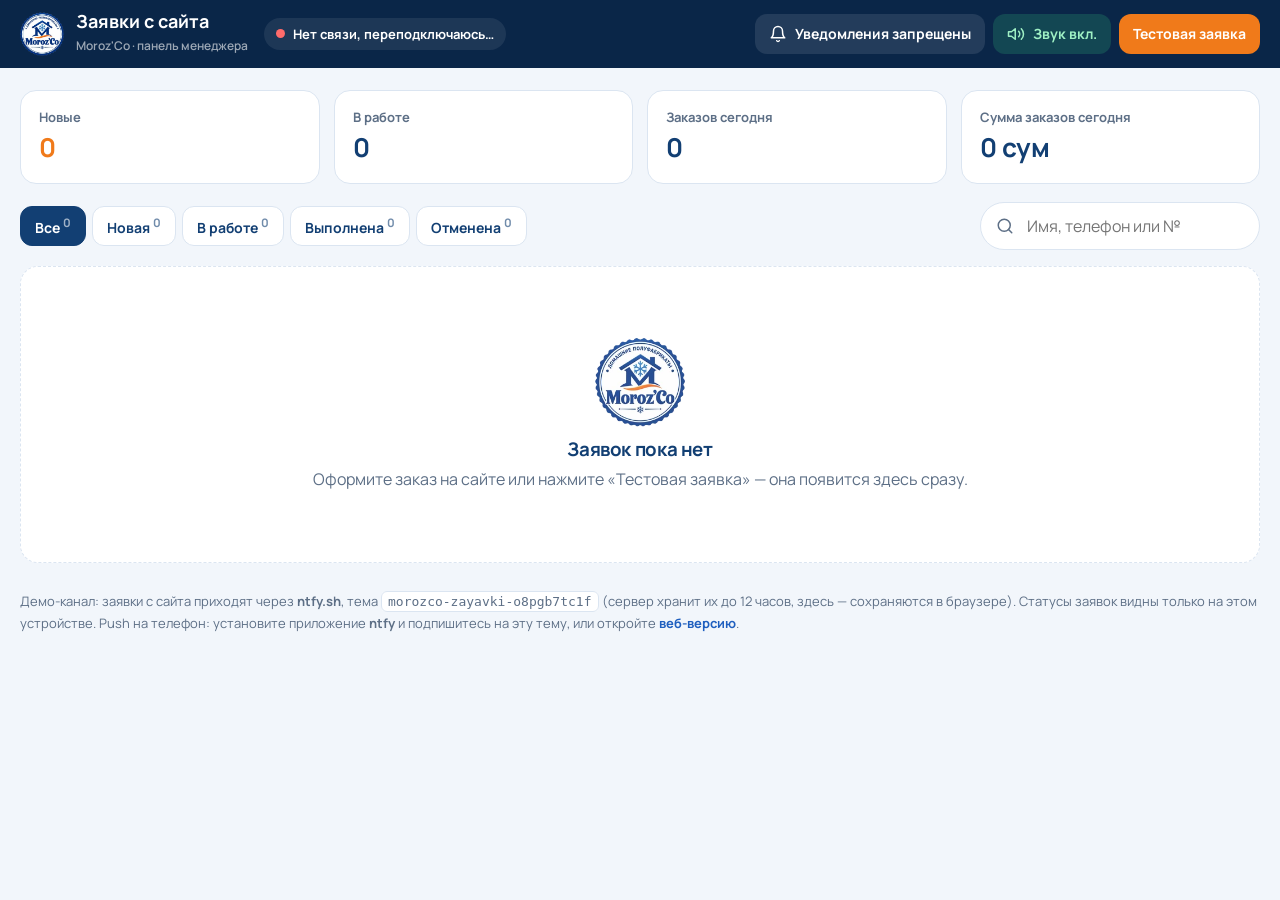
==== commit b9217797: "Политика конфиденциальности, согласие на обработку ПД, политика cookie - Страницы privacy.html, cons" ====
--- a/crm/index.html
+++ b/crm/index.html
@@ -7,8 +7,8 @@
   <meta name="robots" content="noindex, nofollow">
   <meta name="theme-color" content="#0a2648">
   <link rel="icon" type="image/png" href="../assets/img/favicon.png">
-  <link rel="stylesheet" href="../assets/css/style.css?v=6">
-  <link rel="stylesheet" href="../assets/css/crm.css?v=6">
+  <link rel="stylesheet" href="../assets/css/style.css?v=7">
+  <link rel="stylesheet" href="../assets/css/crm.css?v=7">
 </head>
 <body class="crm">
   <header class="crm-top">
@@ -44,8 +44,8 @@
 
   <div class="toasts" id="toasts"></div>
 
-  <script src="../assets/js/config.js?v=6"></script>
-  <script src="../assets/js/lead.js?v=6"></script>
-  <script src="../assets/js/crm.js?v=6"></script>
+  <script src="../assets/js/config.js?v=7"></script>
+  <script src="../assets/js/lead.js?v=7"></script>
+  <script src="../assets/js/crm.js?v=7"></script>
 </body>
 </html>
--- a/assets/css/style.css
+++ b/assets/css/style.css
@@ -341,6 +341,16 @@
 .field__err { font-size: 13px; color: var(--err); font-weight: 600; display: none; }
 .field.has-error .field__err { display: block; animation: shake .35s; }
 .form-note { font-size: 12.5px; color: var(--muted); margin-top: 10px; }
+
+/* галочка согласия на обработку персональных данных */
+.field--agree { margin: 2px 0 16px; }
+.agree { display: flex; gap: 12px; align-items: flex-start; cursor: pointer; font-size: 14px; line-height: 1.45; color: var(--muted); user-select: none; -webkit-user-select: none; }
+.agree input { position: absolute; opacity: 0; width: 1px; height: 1px; pointer-events: none; }
+.agree .check__box { margin-top: 1px; }
+.agree a { color: var(--blue); font-weight: 700; text-decoration: underline; text-decoration-color: rgba(31, 95, 191, .35); text-underline-offset: 2px; }
+.agree a:hover { text-decoration-color: currentColor; }
+.field--agree.has-error .check__box { border-color: var(--err); box-shadow: 0 0 0 4px rgba(214, 58, 58, .12); }
+.field--agree .field__err { margin-top: 6px; padding-left: 34px; }
 .form-error { display: none; margin-top: 12px; padding: 12px 14px; border-radius: 12px; background: #fff1f1; color: var(--err); font-size: 14px; font-weight: 600; }
 .form-error.is-visible { display: block; }
 
@@ -399,10 +409,10 @@
   transition: background-color .2s, border-color .2s, transform .2s var(--ease);
 }
 .check__box svg { width: 14px; height: 14px; color: #fff; stroke-width: 3.2; stroke-dasharray: 24; stroke-dashoffset: 24; transition: stroke-dashoffset .3s var(--ease); }
-.check input:checked + .check__box { background: var(--navy); border-color: var(--navy); }
-.check input:checked + .check__box svg { stroke-dashoffset: 0; }
-.check:active .check__box { transform: scale(.9); }
-.check input:focus-visible + .check__box { outline: 3px solid var(--sky); outline-offset: 2px; }
+.check input:checked + .check__box, .agree input:checked + .check__box { background: var(--navy); border-color: var(--navy); }
+.check input:checked + .check__box svg, .agree input:checked + .check__box svg { stroke-dashoffset: 0; }
+.check:active .check__box, .agree:active .check__box { transform: scale(.9); }
+.check input:focus-visible + .check__box, .agree input:focus-visible + .check__box { outline: 3px solid var(--sky); outline-offset: 2px; }
 .check__label { flex: 1; font-weight: 600; font-size: 15px; line-height: 1.3; }
 .check input:checked ~ .check__label { color: var(--navy); font-weight: 800; }
 .check__count { font-size: 12px; font-weight: 800; color: var(--muted); background: var(--ice); padding: 2px 8px; border-radius: 999px; }
@@ -503,6 +513,75 @@
 .footer a:hover { color: #fff; }
 .footer__bottom { display: flex; justify-content: space-between; gap: 16px; flex-wrap: wrap; margin-top: 44px; padding-top: 22px; border-top: 1px solid rgba(255, 255, 255, .12); font-size: 14px; }
 .footer .socials a { background: rgba(255, 255, 255, .1); }
+.footer__legal { display: flex; flex-wrap: wrap; gap: 6px 18px; }
+.footer__legal a, .footer__legal button { color: rgba(255, 255, 255, .7); font-size: 14px; }
+.footer__legal a:hover, .footer__legal button:hover { color: #fff; }
+
+/* ---------- юридические страницы ---------- */
+.legal { display: grid; grid-template-columns: 260px minmax(0, 1fr); gap: 48px; align-items: start; padding-top: 40px; padding-bottom: 80px; }
+.legal__aside { position: sticky; top: calc(var(--header-h) + 24px); }
+.legal__toc summary { display: none; }
+.legal__toc nav { display: grid; }
+.legal__toc nav a {
+  padding: 8px 14px; border-left: 2px solid var(--line); color: var(--muted); font-weight: 600; font-size: 14px; line-height: 1.35;
+  transition: color .2s, border-color .2s, background-color .2s;
+}
+.legal__toc nav a:hover { color: var(--navy); }
+.legal__toc nav a.is-active { color: var(--navy); border-color: var(--orange); background: var(--ice-2); }
+.legal__docs { margin-top: 24px; display: grid; gap: 8px; }
+.legal__docs a { display: flex; align-items: center; gap: 10px; padding: 12px 14px; border-radius: 14px; background: var(--ice-2); font-weight: 700; font-size: 14px; color: var(--navy); }
+.legal__docs a:hover { background: var(--ice); }
+.legal__docs a.is-current { background: var(--navy); color: #fff; }
+.legal__docs svg { width: 18px; height: 18px; flex: none; }
+.legal__body { max-width: 780px; }
+.legal__note { padding: 14px 18px; border-radius: 14px; background: #fff7ec; border: 1px solid #ffe0b8; color: #8a5300; font-size: 14px; font-weight: 600; margin-bottom: 8px; }
+.legal__body h2 { font-size: 22px; color: var(--navy); margin: 36px 0 12px; scroll-margin-top: calc(var(--header-h) + 24px); }
+.legal__body p, .legal__body li { color: #33465f; line-height: 1.7; }
+.legal__body p + p { margin-top: 10px; }
+.legal__body ul { margin: 10px 0; padding-left: 22px; }
+.legal__body li + li { margin-top: 6px; }
+.legal__body li::marker { color: var(--sky); }
+.legal__body a:not(.btn) { color: var(--blue); font-weight: 700; text-decoration: underline; text-decoration-color: rgba(31, 95, 191, .35); text-underline-offset: 2px; }
+.legal__body button.inline-link { color: var(--blue); font-weight: 700; text-decoration: underline; text-underline-offset: 2px; }
+.legal__card { margin-top: 12px; padding: 18px 20px; border-radius: 16px; background: var(--ice-2); border: 1px solid var(--line); display: grid; gap: 6px; }
+.legal__card div { display: grid; grid-template-columns: 170px 1fr; gap: 12px; }
+.legal__card span { color: var(--muted); font-size: 14px; }
+.legal__card b { color: var(--navy); }
+.table-wrap { overflow-x: auto; margin: 14px 0; border: 1px solid var(--line); border-radius: 16px; }
+.legal table { width: 100%; border-collapse: collapse; font-size: 14px; min-width: 620px; }
+.legal th, .legal td { text-align: left; padding: 12px 14px; border-bottom: 1px solid var(--line); vertical-align: top; color: #33465f; }
+.legal th { background: var(--ice-2); color: var(--navy); font-weight: 800; }
+.legal tr:last-child td { border-bottom: 0; }
+.legal td code { font-size: 13px; background: var(--ice); padding: 2px 6px; border-radius: 6px; color: var(--navy); }
+.tag { display: inline-block; padding: 2px 8px; border-radius: 999px; font-size: 12px; font-weight: 800; background: var(--ice); color: var(--blue); white-space: nowrap; }
+.tag--ok { background: #e7f6ee; color: #17834a; }
+.tag--warn { background: #fff1e5; color: var(--orange-600); }
+
+/* ---------- баннер cookie ---------- */
+.cookie {
+  position: fixed; left: 20px; bottom: 20px; z-index: 70; width: min(440px, calc(100% - 40px));
+  display: grid; grid-template-columns: auto 1fr; gap: 12px 14px; padding: 18px; border-radius: 20px;
+  background: #fff; border: 1px solid var(--line); box-shadow: var(--shadow-lg);
+  opacity: 0; visibility: hidden; transform: translateY(24px); transition: opacity .4s, transform .5s var(--ease), visibility .4s;
+}
+.cookie.is-visible { opacity: 1; visibility: visible; transform: none; }
+.cookie__icon { width: 44px; height: 44px; border-radius: 12px; background: var(--ice); color: var(--blue); display: grid; place-items: center; }
+.cookie__icon svg { width: 24px; height: 24px; }
+.cookie p { font-size: 14px; color: var(--muted); line-height: 1.5; }
+.cookie p b { display: block; color: var(--navy); font-size: 15px; margin-bottom: 2px; }
+.cookie p a { color: var(--blue); font-weight: 700; text-decoration: underline; text-underline-offset: 2px; }
+.cookie__btns { grid-column: 1 / -1; display: flex; gap: 8px; }
+.cookie__btns .btn { flex: 1; height: 44px; padding: 0 12px; font-size: 14px; }
+
+/* заглушка карты до согласия на cookie Яндекса */
+.map__stub {
+  position: absolute; inset: 0; display: grid; place-content: center; justify-items: center; gap: 10px; padding: 24px; text-align: center;
+  background: radial-gradient(circle at 50% 40%, #fff, var(--ice) 75%);
+}
+.map__stub > svg { width: 44px; height: 44px; color: var(--blue); }
+.map__stub b { color: var(--navy); font-size: 18px; }
+.map__stub p { color: var(--muted); max-width: 380px; font-size: 14px; }
+.map__stub .btns { display: flex; gap: 10px; flex-wrap: wrap; justify-content: center; margin-top: 6px; }
 
 /* ---------- корзина (выезжающая панель) ---------- */
 .overlay { position: fixed; inset: 0; z-index: 80; background: rgba(10, 38, 72, .5); opacity: 0; visibility: hidden; transition: opacity .35s, visibility .35s; }
@@ -679,6 +758,20 @@
   }
   .filters-open .filters-overlay { opacity: 1; visibility: visible; }
   .dd__list { max-width: calc(100vw - 32px); }
+
+  /* юридические страницы: содержание сворачивается в карточку над текстом */
+  .legal { grid-template-columns: 1fr; gap: 8px; padding-top: 20px; padding-bottom: 56px; }
+  .legal__aside { position: static; }
+  .legal__toc { border: 1px solid var(--line); border-radius: 16px; background: #fff; }
+  .legal__toc summary {
+    display: flex; align-items: center; justify-content: space-between; padding: 14px 16px; cursor: pointer;
+    font-weight: 800; color: var(--navy); list-style: none;
+  }
+  .legal__toc summary::-webkit-details-marker { display: none; }
+  .legal__toc summary svg { width: 18px; height: 18px; transition: transform .3s var(--ease); }
+  .legal__toc[open] summary svg { transform: rotate(180deg); }
+  .legal__toc nav { padding: 0 8px 10px; }
+  .legal__docs { display: none; }
 }
 @media (max-width: 640px) {
   .container { padding: 0 16px; }
@@ -749,6 +842,16 @@
   .cart-bar { bottom: calc(12px + env(safe-area-inset-bottom)); }
   .drawer__body { padding-bottom: calc(22px + env(safe-area-inset-bottom)); }
   .drawer__head { padding: 16px 16px 16px 20px; }
+
+  .cookie { left: 12px; right: 12px; width: auto; bottom: calc(12px + env(safe-area-inset-bottom)); padding: 16px; gap: 10px 12px; }
+  body.has-cart-bar .cookie { bottom: calc(84px + env(safe-area-inset-bottom)); }
+  .cookie__icon { width: 40px; height: 40px; }
+  .footer__legal { flex-direction: column; gap: 10px; }
+  .footer__legal button { text-align: left; }
+  .legal__body h2 { font-size: 19px; margin-top: 28px; }
+  .legal__body p, .legal__body li { font-size: 15px; }
+  .legal__card div { grid-template-columns: 1fr; gap: 0; }
+  .legal__card div + div { margin-top: 6px; }
   .drawer__body { padding-left: 16px; padding-right: 16px; }
 }
 
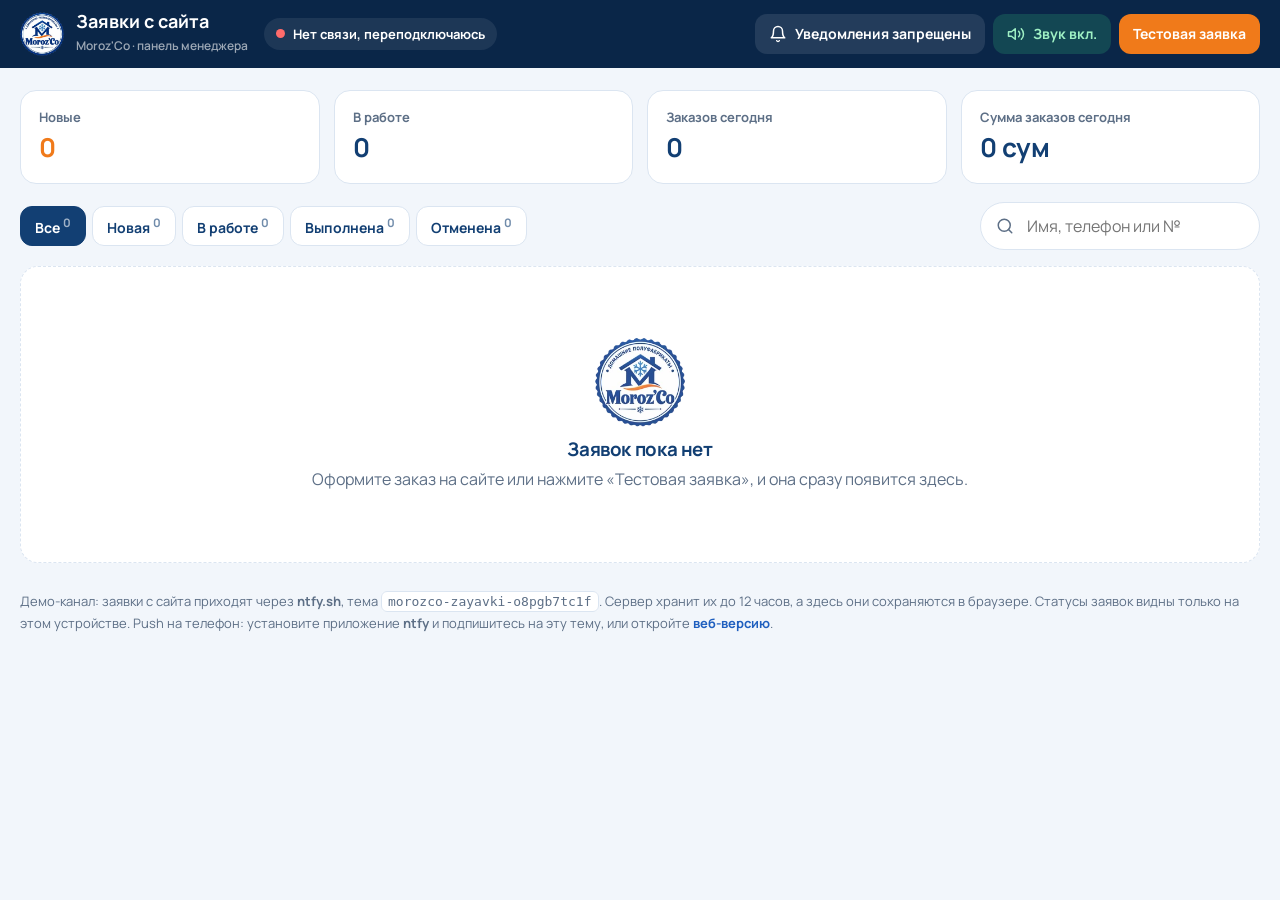
==== commit 490aa7b7: "Тексты сайта без длинных тире, буквы ё и скобок-пояснений - Фразы с длинным тире переписаны через за" ====
--- a/crm/index.html
+++ b/crm/index.html
@@ -3,12 +3,12 @@
 <head>
   <meta charset="utf-8">
   <meta name="viewport" content="width=device-width, initial-scale=1, viewport-fit=cover">
-  <title>Заявки — Moroz'Co</title>
+  <title>Заявки | Moroz'Co</title>
   <meta name="robots" content="noindex, nofollow">
   <meta name="theme-color" content="#0a2648">
   <link rel="icon" type="image/png" href="../assets/img/favicon.png">
-  <link rel="stylesheet" href="../assets/css/style.css?v=7">
-  <link rel="stylesheet" href="../assets/css/crm.css?v=7">
+  <link rel="stylesheet" href="../assets/css/style.css?v=8">
+  <link rel="stylesheet" href="../assets/css/crm.css?v=8">
 </head>
 <body class="crm">
   <header class="crm-top">
@@ -17,7 +17,7 @@
         <img src="../assets/img/logo-160.webp" alt="" width="44" height="44">
         <span><b>Заявки с сайта</b><small>Moroz'Co · панель менеджера</small></span>
       </a>
-      <span class="live" id="live"><i></i><span>Подключение…</span></span>
+      <span class="live" id="live"><i></i><span>Подключение</span></span>
       <div class="crm-top__actions">
         <button class="crm-btn" type="button" id="btnNotify" title="Уведомления браузера"></button>
         <button class="crm-btn" type="button" id="btnSound" title="Звук новой заявки"></button>
@@ -44,8 +44,8 @@
 
   <div class="toasts" id="toasts"></div>
 
-  <script src="../assets/js/config.js?v=7"></script>
-  <script src="../assets/js/lead.js?v=7"></script>
-  <script src="../assets/js/crm.js?v=7"></script>
+  <script src="../assets/js/config.js?v=8"></script>
+  <script src="../assets/js/lead.js?v=8"></script>
+  <script src="../assets/js/crm.js?v=8"></script>
 </body>
 </html>
--- a/assets/css/style.css
+++ b/assets/css/style.css
@@ -1,4 +1,4 @@
-/* Moroz'Co — стили сайта */
+/* Moroz'Co - стили сайта */
 @font-face { font-family: 'Manrope'; src: url('../fonts/manrope-cyr.woff2') format('woff2'); font-weight: 200 800; font-display: swap; unicode-range: U+0301, U+0400-045F, U+0490-0491, U+04B0-04B1, U+2116; }
 @font-face { font-family: 'Manrope'; src: url('../fonts/manrope-lat.woff2') format('woff2'); font-weight: 200 800; font-display: swap; unicode-range: U+0000-00FF, U+0131, U+0152-0153, U+02BB-02BC, U+02C6, U+02DA, U+02DC, U+0304, U+0308, U+0329, U+2000-206F, U+20AC, U+2122, U+2191, U+2193, U+2212, U+2215, U+FEFF, U+FFFD; }
 
@@ -723,7 +723,7 @@
   .page-hero { padding: 36px 0 66px; }
   .page-hero p { font-size: 16px; }
 
-  /* каталог: фильтры уезжают в нижнюю панель, сверху — липкая строка «Фильтры + сортировка» */
+  /* каталог: фильтры уезжают в нижнюю панель, сверху - липкая строка «Фильтры + сортировка» */
   .catalog { grid-template-columns: 1fr; gap: 0; padding-top: 16px; }
   .catalog__main { grid-template-columns: minmax(0, 1fr); gap: 10px; }
   .catalog__bar {
@@ -833,7 +833,7 @@
   .footer > div:first-child, .footer > div:last-child { grid-column: 1 / -1; }
   .site-footer { padding: 48px 0 calc(24px + env(safe-area-inset-bottom)); }
 
-  /* нижние панели: язычок и безопасная зона у «чёлки» */
+  /* нижние панели: язычок и безопасная зона у «челки» */
   .modal__box::before {
     content: ''; position: absolute; top: 8px; left: 50%; z-index: 3; width: 44px; height: 5px; margin-left: -22px;
     border-radius: 3px; background: rgba(18, 63, 115, .18);
@@ -874,7 +874,7 @@
   .cart-line img { width: 60px; height: 45px; }
 }
 
-/* на сенсорных экранах hover «залипает» после тапа — отключаем подъёмы карточек */
+/* на сенсорных экранах hover «залипает» после тапа - отключаем подъемы карточек */
 @media (hover: none) {
   .card:hover, .feature:hover, .contact-item:hover, .btn--primary:hover, .btn--navy:hover { transform: none; }
   .card:hover { box-shadow: none; border-color: var(--line); }
--- a/assets/css/crm.css
+++ b/assets/css/crm.css
@@ -1,4 +1,4 @@
-/* Панель заявок Moroz'Co (/crm/) — поверх общих стилей сайта */
+/* Панель заявок Moroz'Co (/crm/) - поверх общих стилей сайта */
 body.crm { background: #f2f6fb; }
 .crm-wrap { width: 100%; max-width: 1280px; margin: 0 auto; padding: 0 20px; }
 
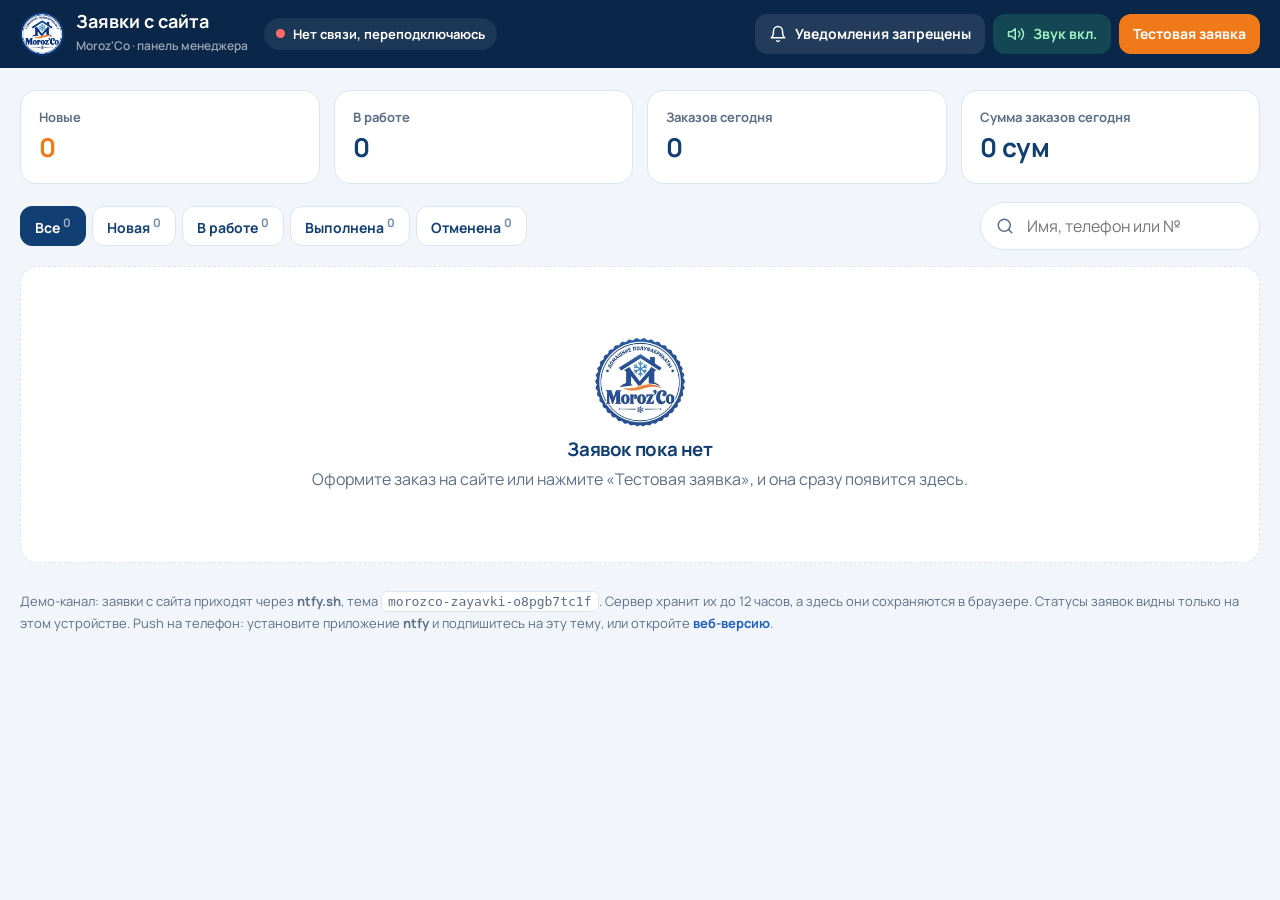
==== commit 40483c2e: "Полоса прокрутки в виде скалки - ползунок рисуется деревянной скалкой: ручки сверху и снизу, валик т" ====
--- a/crm/index.html
+++ b/crm/index.html
@@ -7,8 +7,8 @@
   <meta name="robots" content="noindex, nofollow">
   <meta name="theme-color" content="#0a2648">
   <link rel="icon" type="image/png" href="../assets/img/favicon.png">
-  <link rel="stylesheet" href="../assets/css/style.css?v=8">
-  <link rel="stylesheet" href="../assets/css/crm.css?v=8">
+  <link rel="stylesheet" href="../assets/css/style.css?v=10">
+  <link rel="stylesheet" href="../assets/css/crm.css?v=10">
 </head>
 <body class="crm">
   <header class="crm-top">
@@ -44,8 +44,8 @@
 
   <div class="toasts" id="toasts"></div>
 
-  <script src="../assets/js/config.js?v=8"></script>
-  <script src="../assets/js/lead.js?v=8"></script>
-  <script src="../assets/js/crm.js?v=8"></script>
+  <script src="../assets/js/config.js?v=10"></script>
+  <script src="../assets/js/lead.js?v=10"></script>
+  <script src="../assets/js/crm.js?v=10"></script>
 </body>
 </html>
--- a/assets/css/style.css
+++ b/assets/css/style.css
@@ -30,6 +30,21 @@
 
 *, *::before, *::after { box-sizing: border-box; }
 html { scroll-behavior: smooth; -webkit-text-size-adjust: 100%; }
+/* полоса прокрутки страницы в виде скалки: ручки сверху и снизу, деревянный валик тянется по высоте ползунка */
+html::-webkit-scrollbar { width: 14px; }
+html::-webkit-scrollbar-track { background: var(--ice); box-shadow: inset 1px 0 0 var(--line); }
+html::-webkit-scrollbar-thumb {
+  min-height: 90px;
+  background:
+    repeating-linear-gradient(90deg, rgba(110, 62, 24, .1) 0 1px, transparent 1px 3px) center / 12px calc(100% - 40px) no-repeat,
+    url("data:image/svg+xml,%3Csvg xmlns='http://www.w3.org/2000/svg' width='14' height='34'%3E%3Cdefs%3E%3ClinearGradient id='h' x1='0' x2='1'%3E%3Cstop offset='0' stop-color='%237c4a22'/%3E%3Cstop offset='.45' stop-color='%23c28a52'/%3E%3Cstop offset='1' stop-color='%237c4a22'/%3E%3C/linearGradient%3E%3ClinearGradient id='b' x1='0' x2='1'%3E%3Cstop offset='0' stop-color='%23a8723d'/%3E%3Cstop offset='.22' stop-color='%23d9aa6f'/%3E%3Cstop offset='.45' stop-color='%23f2d5a4'/%3E%3Cstop offset='.62' stop-color='%23e4be86'/%3E%3Cstop offset='.85' stop-color='%23c58f55'/%3E%3Cstop offset='1' stop-color='%239c6633'/%3E%3C/linearGradient%3E%3C/defs%3E%3Crect x='4' y='1' width='6' height='18' rx='3' fill='url(%23h)'/%3E%3Crect x='1' y='17' width='12' height='30' rx='3' fill='url(%23b)'/%3E%3C/svg%3E") center top / 14px 34px no-repeat,
+    url("data:image/svg+xml,%3Csvg xmlns='http://www.w3.org/2000/svg' width='14' height='34'%3E%3Cdefs%3E%3ClinearGradient id='h' x1='0' x2='1'%3E%3Cstop offset='0' stop-color='%237c4a22'/%3E%3Cstop offset='.45' stop-color='%23c28a52'/%3E%3Cstop offset='1' stop-color='%237c4a22'/%3E%3C/linearGradient%3E%3ClinearGradient id='b' x1='0' x2='1'%3E%3Cstop offset='0' stop-color='%23a8723d'/%3E%3Cstop offset='.22' stop-color='%23d9aa6f'/%3E%3Cstop offset='.45' stop-color='%23f2d5a4'/%3E%3Cstop offset='.62' stop-color='%23e4be86'/%3E%3Cstop offset='.85' stop-color='%23c58f55'/%3E%3Cstop offset='1' stop-color='%239c6633'/%3E%3C/linearGradient%3E%3C/defs%3E%3Crect x='4' y='15' width='6' height='18' rx='3' fill='url(%23h)'/%3E%3Crect x='1' y='-13' width='12' height='30' rx='3' fill='url(%23b)'/%3E%3C/svg%3E") center bottom / 14px 34px no-repeat,
+    linear-gradient(90deg, #a8723d, #d9aa6f 22%, #f2d5a4 45%, #e4be86 62%, #c58f55 85%, #9c6633) center / 12px calc(100% - 50px) no-repeat;
+}
+/* Firefox не умеет рисовать ползунок картинкой, там просто цвета дерева */
+@supports not selector(::-webkit-scrollbar) {
+  html { scrollbar-color: #d4a46a var(--ice); }
+}
 body {
   margin: 0;
   font-family: 'Manrope', system-ui, -apple-system, 'Segoe UI', Roboto, Arial, sans-serif;
@@ -156,12 +171,13 @@
   content: ''; position: absolute; left: 0; right: 0; bottom: -1px; height: 70px;
   background: #fff; clip-path: ellipse(70% 100% at 50% 100%);
 }
-.slider { position: relative; min-height: 600px; }
+/* слайды лежат в одной ячейке сетки: баннер берет высоту самого высокого и не прыгает при смене */
+.slider { position: relative; min-height: 600px; display: grid; }
 .slide {
-  position: absolute; inset: 0; display: grid; grid-template-columns: 1.05fr 1fr; align-items: center; gap: 32px;
+  grid-area: 1 / 1; position: relative; display: grid; grid-template-columns: 1.05fr 1fr; align-items: center; gap: 32px;
   padding: 48px 0 150px; opacity: 0; visibility: hidden; transition: opacity .7s var(--ease), visibility .7s;
 }
-.slide.is-active { opacity: 1; visibility: visible; position: relative; }
+.slide.is-active { opacity: 1; visibility: visible; }
 .slide__text > * { opacity: 0; transform: translateY(24px); transition: opacity .7s var(--ease), transform .7s var(--ease); }
 .slide.is-active .slide__text > * { opacity: 1; transform: none; }
 .slide.is-active .slide__text > :nth-child(2) { transition-delay: .08s; }
@@ -180,18 +196,23 @@
 .slide__facts { display: flex; gap: 28px; margin-top: 36px; flex-wrap: wrap; }
 .slide__facts div { font-size: 14px; color: rgba(255, 255, 255, .7); }
 .slide__facts b { display: block; font-size: 24px; color: #fff; }
-.slide__art { position: relative; display: grid; place-items: center; }
-.slide__art::before { /* светлый круг под тарелкой */
-  content: ''; position: absolute; width: min(500px, 92%); aspect-ratio: 1; border-radius: 50%;
-  background: radial-gradient(circle, rgba(255, 255, 255, .22), rgba(255, 255, 255, .05) 62%, transparent 70%);
-}
-.slide__art { transform: translateX(40px) scale(.94); opacity: 0; transition: transform 1s var(--ease), opacity .8s var(--ease); }
+/* фото баннера: лежат под слайдами на всю ширину, активное плавно приближается */
+.hero__bg { position: absolute; inset: 0; }
+.hero__bg img {
+  position: absolute; inset: 0; width: 100%; height: 100%; object-fit: cover; object-position: 70% 50%;
+  opacity: 0; transform: scale(1.08); transition: opacity 1.1s var(--ease), transform 7s ease-out;
+}
+.hero__bg img.is-active { opacity: 1; transform: none; }
+.hero__bg::after { /* затемнение слева, чтобы текст читался */
+  content: ''; position: absolute; inset: 0;
+  background: linear-gradient(90deg, rgba(10, 38, 72, .96) 0%, rgba(10, 38, 72, .86) 32%, rgba(18, 63, 115, .4) 56%, rgba(18, 63, 115, 0) 78%);
+}
+.slide h1, .slide h2, .slide p { text-shadow: 0 2px 18px rgba(5, 20, 40, .35); }
+.slide__art { position: relative; align-self: stretch; }
+.slide__art { transform: translateX(40px); opacity: 0; transition: transform 1s var(--ease), opacity .8s var(--ease); }
 .slide.is-active .slide__art { transform: none; opacity: 1; }
-.slide__art img.float { position: relative; width: min(560px, 100%); }
-.slide__art .float { animation: float 6s ease-in-out infinite; }
-.slide__logo { position: absolute; right: 4%; top: 6%; width: 120px; height: 120px; transform: rotate(10deg); filter: drop-shadow(0 10px 20px rgba(0, 0, 0, .25)); }
 .slide__tag {
-  position: absolute; left: 4%; bottom: 14%; background: #fff; color: var(--navy); border-radius: 16px; padding: 12px 16px;
+  position: absolute; left: 0; bottom: 2%; background: #fff; color: var(--navy); border-radius: 16px; padding: 12px 16px;
   box-shadow: var(--shadow-lg); font-weight: 800; display: flex; gap: 10px; align-items: center; font-size: 15px;
 }
 .slide__tag i { width: 36px; height: 36px; border-radius: 10px; background: var(--ice); display: grid; place-items: center; color: var(--blue); }
@@ -203,7 +224,7 @@
 .slider__dots button.is-active { width: 34px; background: var(--orange); }
 .slider__arrows { display: flex; gap: 8px; margin-left: auto; }
 .slider__arrows button {
-  width: 48px; height: 48px; border-radius: 50%; border: 1.5px solid rgba(255, 255, 255, .35); color: #fff;
+  width: 48px; height: 48px; border-radius: 50%; border: 1.5px solid rgba(255, 255, 255, .35); color: #fff; background: rgba(10, 38, 72, .3);
   display: grid; place-items: center; transition: background-color .2s, border-color .2s;
 }
 .slider__arrows button:hover { background: rgba(255, 255, 255, .14); border-color: #fff; }
@@ -246,7 +267,7 @@
   background: radial-gradient(circle at 50% 35%, #fff, var(--ice) 75%);
 }
 .card__media img { width: 100%; height: 100%; object-fit: cover; transition: transform .6s var(--ease); }
-.card:hover .card__media img { transform: scale(1.07) rotate(-1.5deg); }
+.card:hover .card__media img { transform: scale(1.06); }
 .badge {
   position: absolute; top: 12px; left: 12px; z-index: 2; padding: 5px 11px; border-radius: 999px;
   font-size: 12px; font-weight: 800; letter-spacing: .02em; color: #fff; background: var(--orange);
@@ -636,7 +657,8 @@
 .modal h2 { font-size: 24px; color: var(--navy); margin-bottom: 6px; padding-right: 40px; }
 .modal__lead { color: var(--muted); margin-bottom: 20px; }
 .pmodal { display: grid; grid-template-columns: 1fr 1fr; }
-.pmodal__media { background: radial-gradient(circle at 50% 40%, #fff, var(--ice) 75%); display: grid; place-items: center; padding: 24px; position: relative; }
+.pmodal__media { background: var(--ice); position: relative; overflow: hidden; }
+.pmodal__media img { width: 100%; height: 100%; object-fit: cover; }
 .pmodal__media .badge { top: 20px; left: 20px; }
 .pmodal__body { padding: 34px 30px 30px; }
 .pmodal__body h2 { font-size: 26px; }
@@ -703,13 +725,15 @@
   .header .cart-btn { margin-left: auto; padding: 0 14px; }
   .logo img { width: 50px; height: 50px; }
   .slider { min-height: 0; }
-  .slide { grid-template-columns: 1fr; padding: 32px 0 130px; text-align: center; gap: 8px; }
+  .slide { grid-template-columns: 1fr; padding: 32px 0 130px; text-align: center; gap: 8px; align-content: center; }
   .slide p { margin: 0 auto; }
   .slide__btns, .slide__facts { justify-content: center; }
-  .slide__art { order: -1; }
-  .slide__art img.float { width: min(340px, 82%); }
-  .slide__art::before { width: min(320px, 80%); }
-  .slide__logo { width: 80px; height: 80px; right: 2%; }
+  /* на телефоне фото сверху, ниже уходит в синий фон под текстом */
+  .hero__bg img { height: 400px; object-position: 80% 50%; }
+  .hero__bg::after {
+    background: linear-gradient(180deg, rgba(18, 63, 115, 0) 0, rgba(18, 63, 115, .2) 150px, rgba(18, 63, 115, .85) 290px, var(--navy) 390px);
+  }
+  .slide__art { order: -1; min-height: 210px; }
   .slide__tag { display: none; }
   .slider__ui { justify-content: center; bottom: 84px; }
   .slider__arrows { display: none; }
@@ -718,8 +742,7 @@
   .cta, .cta--row { padding: 36px 24px; grid-template-columns: 1fr; }
   .steps { grid-template-columns: 1fr; }
   .pmodal { grid-template-columns: 1fr; }
-  .pmodal__media { padding: 12px; }
-  .pmodal__media img { max-width: 360px; }
+  .pmodal__media { aspect-ratio: 4 / 3; }
   .page-hero { padding: 36px 0 66px; }
   .page-hero p { font-size: 16px; }
 
@@ -779,7 +802,11 @@
   .logo__text span { display: none; }
   .logo__text b { font-size: 19px; }
   .slide { padding-top: 12px; }
-  .slide__logo { width: 64px; height: 64px; top: 0; }
+  .hero__bg img { height: 370px; object-position: 88% 50%; }
+  .hero__bg::after {
+    background: linear-gradient(180deg, rgba(18, 63, 115, 0) 0, rgba(18, 63, 115, .15) 160px, rgba(18, 63, 115, .85) 285px, var(--navy) 365px);
+  }
+  .slide__art { min-height: 215px; }
   .slide h1, .slide h2 { margin: 12px 0 10px; }
   .slide p { font-size: 16px; }
   .slide__btns .btn { flex: 1 1 100%; }
